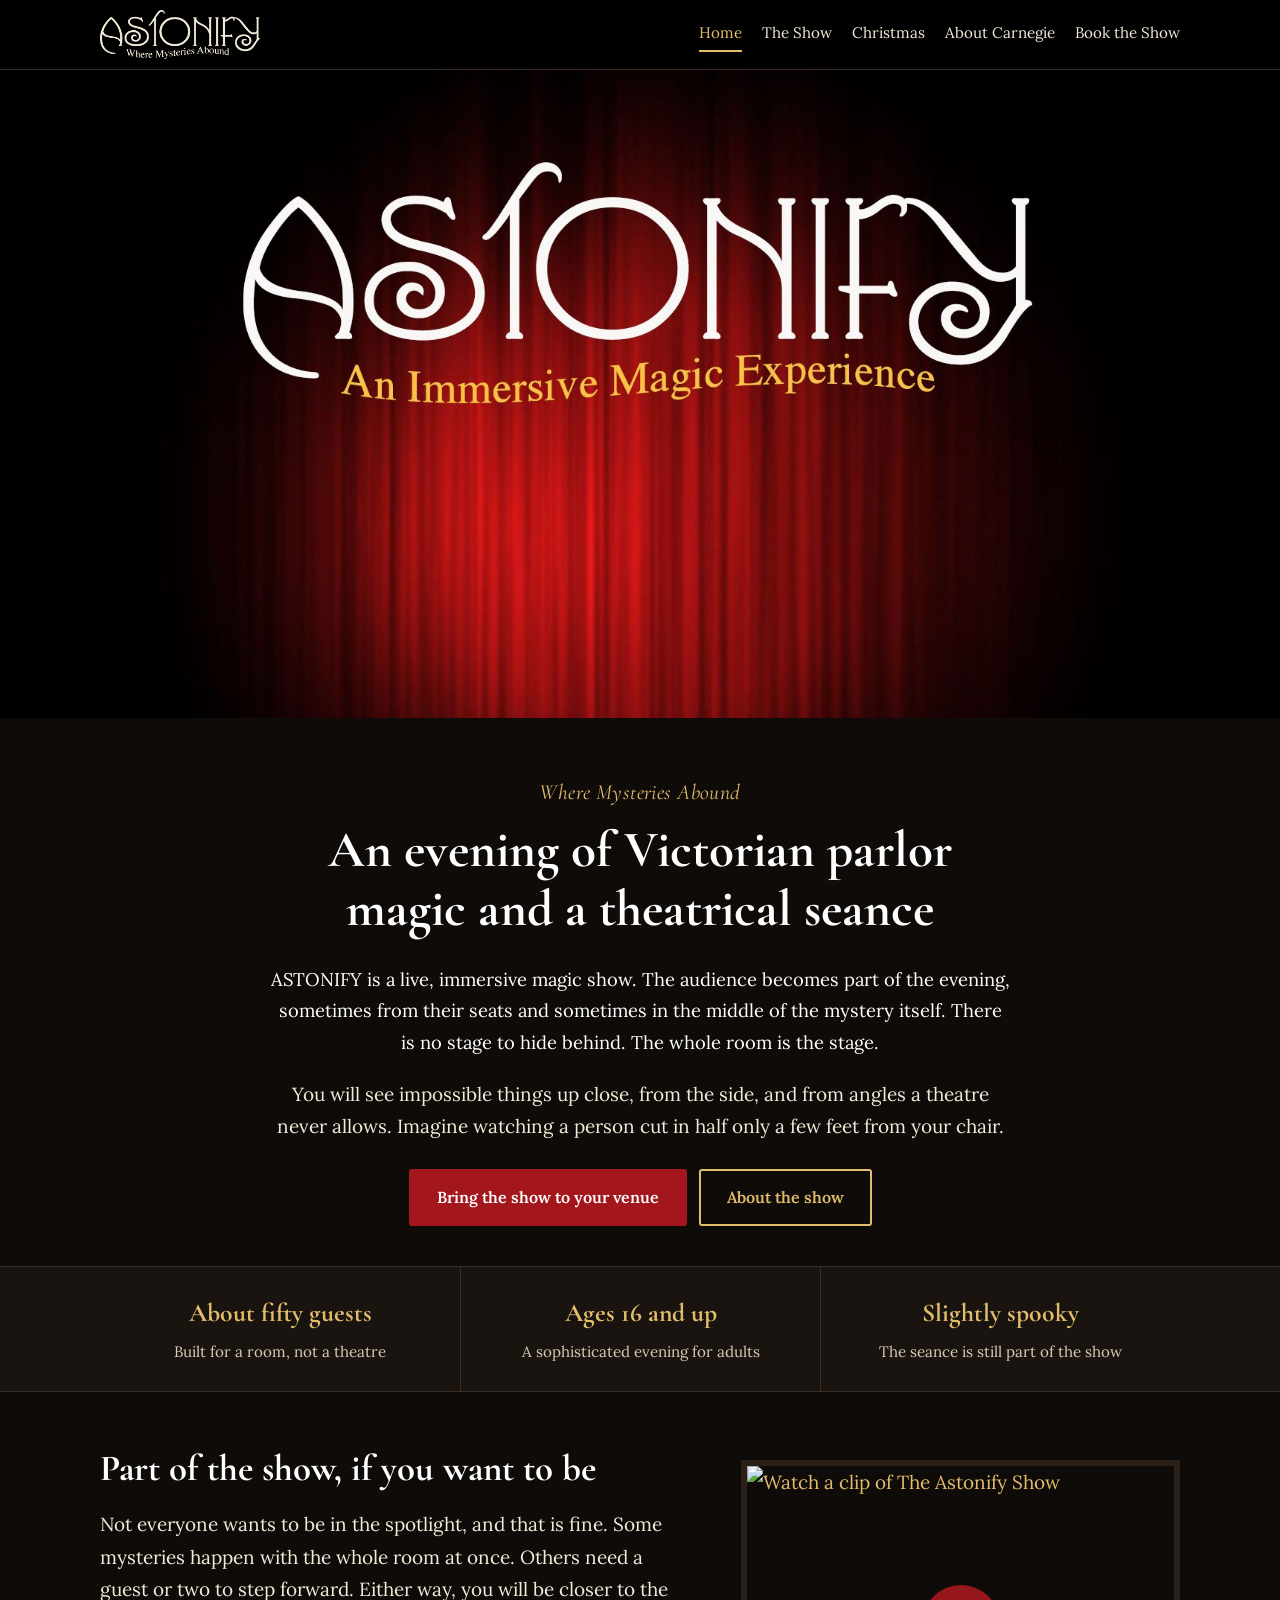
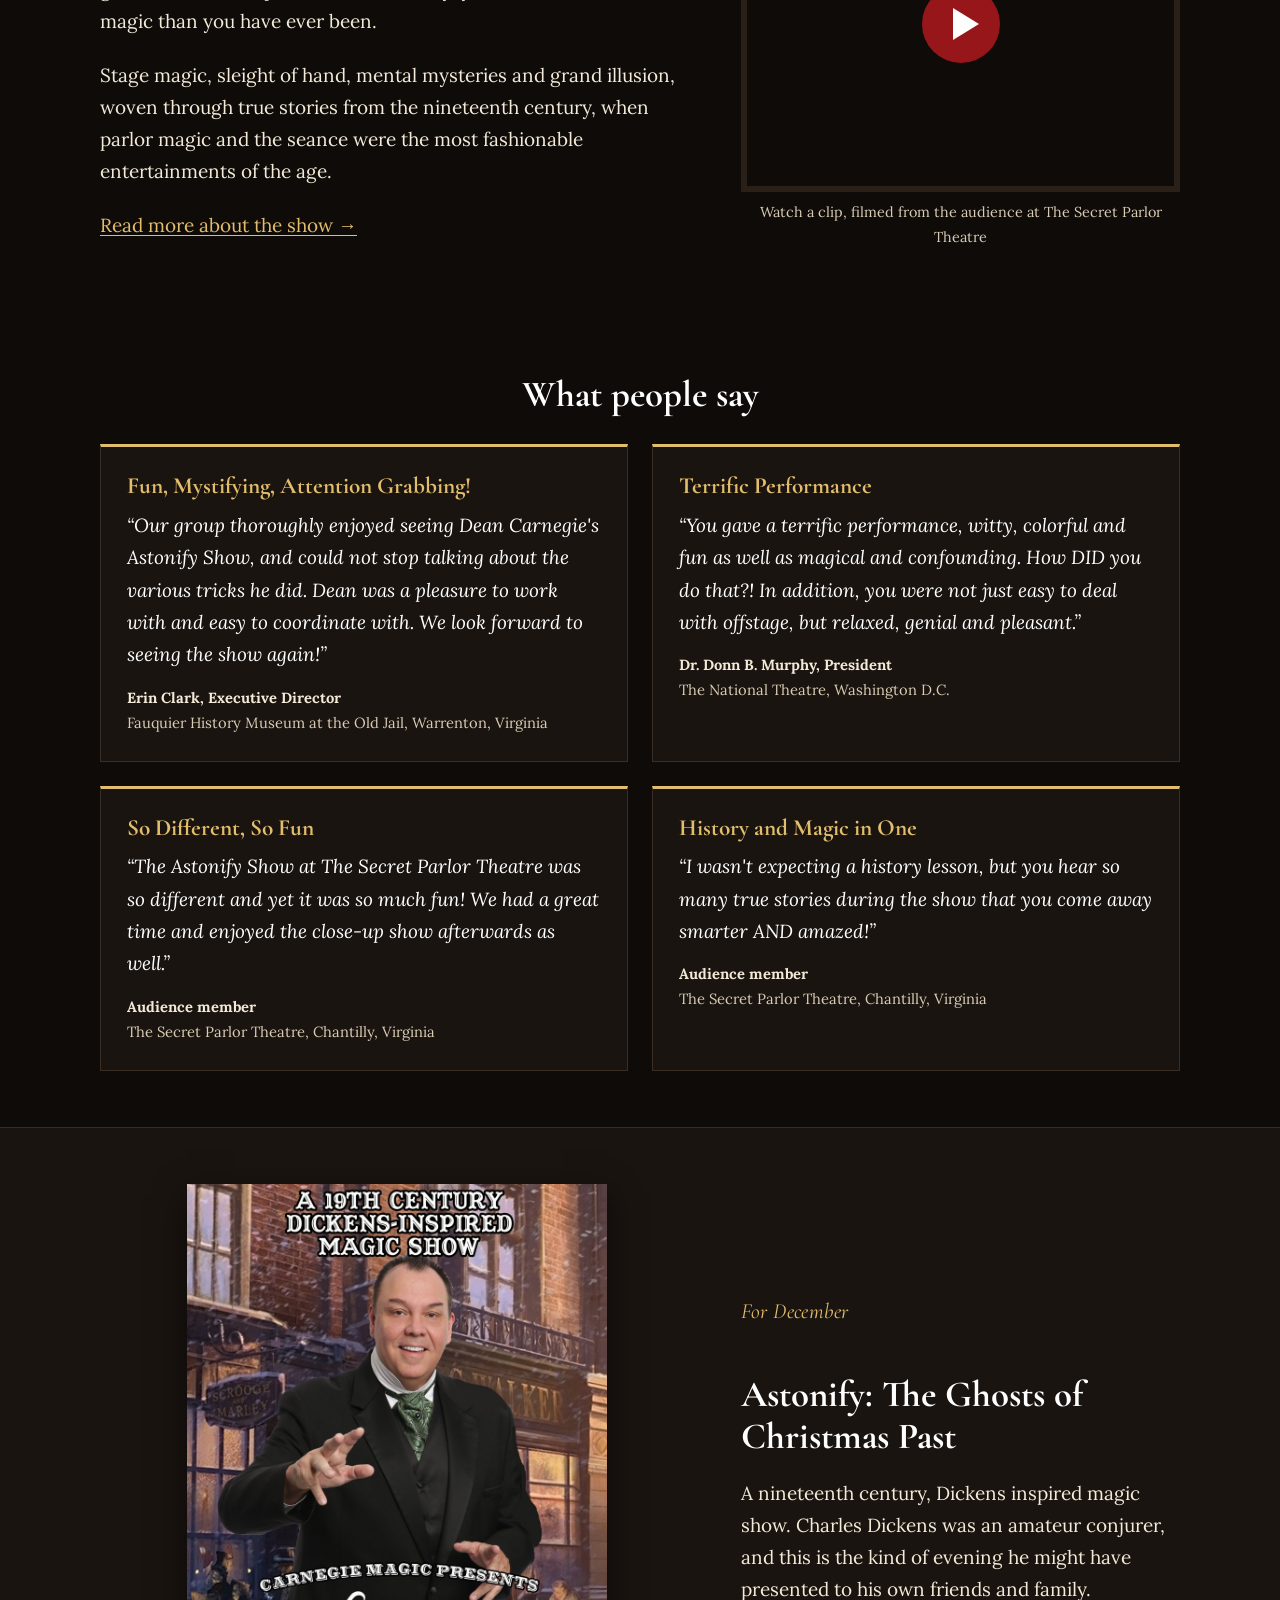
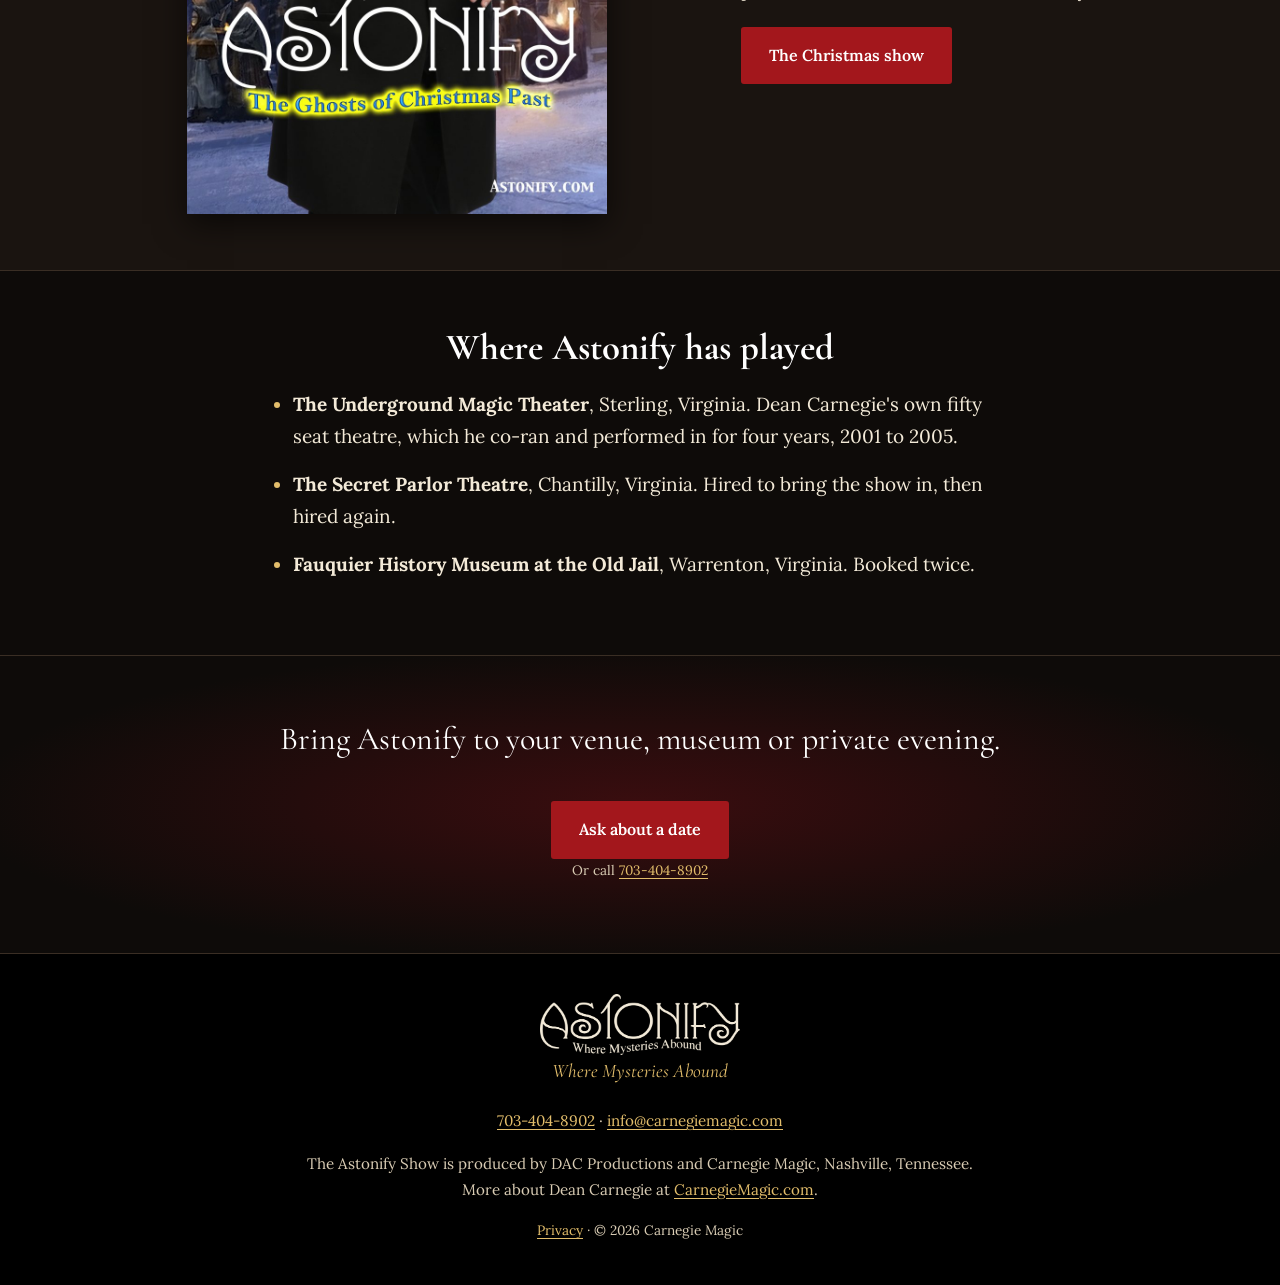
==== index.html @ 1501e684 "Rebuild astonify.com as a static site Co-Authored-By: Claude Opus 5.5 <noreply@anthropic.com>" ====
<!doctype html>
<html lang="en">
<head>
<meta charset="utf-8">
<meta name="viewport" content="width=device-width, initial-scale=1">
<title>The Astonify Show | Victorian Parlor Magic and a Seance with Dean Carnegie</title>
<meta name="description" content="Astonify is an immersive evening of Victorian parlor magic and a theatrical seance with Dean Carnegie, for an intimate room of about fifty adults. Book it for your venue or private event.">
<link rel="canonical" href="https://astonify.com/">
<link rel="icon" href="img/icon.jpg">
<meta property="og:title" content="The Astonify Show | Victorian Parlor Magic and a Seance with Dean Carnegie">
<meta property="og:description" content="Astonify is an immersive evening of Victorian parlor magic and a theatrical seance with Dean Carnegie, for an intimate room of about fifty adults. Book it for your venue or private event.">
<meta property="og:image" content="https://astonify.com/img/og.jpg">
<meta property="og:url" content="https://astonify.com/">
<meta property="og:type" content="website">
<meta name="twitter:card" content="summary_large_image">
<script type="application/ld+json">
{
 "@context": "https://schema.org",
 "@type": "TheaterEvent",
 "name": "The Astonify Show",
 "description": "An immersive evening of Victorian parlor magic and a theatrical seance, performed by Dean Carnegie for an intimate room of about fifty guests.",
 "url": "https://astonify.com/",
 "image": "https://astonify.com/img/og.jpg",
 "eventAttendanceMode": "https://schema.org/OfflineEventAttendanceMode",
 "eventStatus": "https://schema.org/EventScheduled",
 "typicalAgeRange": "16-",
 "performer": {"@type": "Person", "name": "Dean Carnegie", "url": "https://carnegiemagic.com/"},
 "organizer": {"@type": "Organization", "name": "Carnegie Magic", "url": "https://carnegiemagic.com/", "telephone": "+1-703-404-8902", "email": "info@carnegiemagic.com"}
}
</script>
<link rel="preconnect" href="https://fonts.googleapis.com">
<link rel="preconnect" href="https://fonts.gstatic.com" crossorigin>
<link href="https://fonts.googleapis.com/css2?family=Cormorant+Garamond:ital,wght@0,600;0,700;1,600&family=Lora:ital,wght@0,400;0,600;1,400&display=swap" rel="stylesheet">
<link rel="stylesheet" href="style.css">
</head>
<body>
<a class="skip" href="#main">Skip to content</a>
<header class="top">
  <div class="wrap top-in">
    <a class="brand" href="./"><img src="img/logo.png" alt="Astonify" width="180" height="55"></a>
    <nav aria-label="Main"><a href="./" aria-current="page">Home</a><a href="the-show/">The Show</a><a href="christmas/">Christmas</a><a href="about/">About Carnegie</a><a href="book/">Book the Show</a></nav>
  </div>
</header>
<main id="main">

<section class="hero">
  <img src="img/curtain.jpg" alt="Astonify: an immersive magic experience" width="1720" height="880">
</section>
<section class="intro"><div class="wrap narrow center">
  <p class="kicker">Where Mysteries Abound</p>
  <h1>An evening of Victorian parlor magic and a theatrical seance</h1>
  <p class="lead">ASTONIFY is a live, immersive magic show. The audience becomes part of the evening, sometimes from
  their seats and sometimes in the middle of the mystery itself. There is no stage to hide behind. The whole room is the stage.</p>
  <p>You will see impossible things up close, from the side, and from angles a theatre never allows.
  Imagine watching a person cut in half only a few feet from your chair.</p>
  <div class="btns"><a class="btn" href="book/">Bring the show to your venue</a>
  <a class="btn ghost" href="the-show/">About the show</a></div>
</div></section>

<section class="facts"><div class="wrap facts-in">
  <div><strong>About fifty guests</strong><span>Built for a room, not a theatre</span></div>
  <div><strong>Ages 16 and up</strong><span>A sophisticated evening for adults</span></div>
  <div><strong>Slightly spooky</strong><span>The seance is still part of the show</span></div>
</div></section>

<section class="band"><div class="wrap split">
  <div>
    <h2>Part of the show, if you want to be</h2>
    <p>Not everyone wants to be in the spotlight, and that is fine. Some mysteries happen with the whole room at once.
    Others need a guest or two to step forward. Either way, you will be closer to the magic than you have ever been.</p>
    <p>Stage magic, sleight of hand, mental mysteries and grand illusion, woven through true stories from the
    nineteenth century, when parlor magic and the seance were the most fashionable entertainments of the age.</p>
    <p><a href="the-show/">Read more about the show &rarr;</a></p>
  </div>
  <div><a class="video" href="https://www.youtube.com/watch?v=iogvFyMVQO0" target="_blank" rel="noopener">
      <img src="https://i.ytimg.com/vi/iogvFyMVQO0/hqdefault.jpg" alt="Watch a clip of The Astonify Show" loading="lazy" width="480" height="360">
      <span class="play" aria-hidden="true"></span>
      <span class="video-cap">Watch a clip, filmed from the audience at The Secret Parlor Theatre</span>
    </a></div>
</div></section>

<section class="band"><div class="wrap"><h2 class="center">What people say</h2><div class="reviews">
    <figure class="review">
      <h3>Fun, Mystifying, Attention Grabbing!</h3>
      <blockquote>&ldquo;Our group thoroughly enjoyed seeing Dean Carnegie&#x27;s Astonify Show, and could not stop talking about the various tricks he did. Dean was a pleasure to work with and easy to coordinate with. We look forward to seeing the show again!&rdquo;</blockquote>
      <figcaption><strong>Erin Clark, Executive Director</strong><br>Fauquier History Museum at the Old Jail, Warrenton, Virginia</figcaption>
    </figure>
    <figure class="review">
      <h3>Terrific Performance</h3>
      <blockquote>&ldquo;You gave a terrific performance, witty, colorful and fun as well as magical and confounding. How DID you do that?! In addition, you were not just easy to deal with offstage, but relaxed, genial and pleasant.&rdquo;</blockquote>
      <figcaption><strong>Dr. Donn B. Murphy, President</strong><br>The National Theatre, Washington D.C.</figcaption>
    </figure>
    <figure class="review">
      <h3>So Different, So Fun</h3>
      <blockquote>&ldquo;The Astonify Show at The Secret Parlor Theatre was so different and yet it was so much fun! We had a great time and enjoyed the close-up show afterwards as well.&rdquo;</blockquote>
      <figcaption><strong>Audience member</strong><br>The Secret Parlor Theatre, Chantilly, Virginia</figcaption>
    </figure>
    <figure class="review">
      <h3>History and Magic in One</h3>
      <blockquote>&ldquo;I wasn&#x27;t expecting a history lesson, but you hear so many true stories during the show that you come away smarter AND amazed!&rdquo;</blockquote>
      <figcaption><strong>Audience member</strong><br>The Secret Parlor Theatre, Chantilly, Virginia</figcaption>
    </figure></div></div></section>

<section class="band dark"><div class="wrap split">
  <div><img class="poster" src="img/ghosts-poster.jpg" alt="Poster: Astonify, The Ghosts of Christmas Past" width="900" height="1350" loading="lazy"></div>
  <div>
    <p class="kicker">For December</p>
    <h2>Astonify: The Ghosts of Christmas Past</h2>
    <p>A nineteenth century, Dickens inspired magic show. Charles Dickens was an amateur conjurer, and this is the
    kind of evening he might have presented to his own friends and family.</p>
    <p><a class="btn" href="christmas/">The Christmas show</a></p>
  </div>
</div></section>

<section class="band"><div class="wrap narrow">
  <h2 class="center">Where Astonify has played</h2>
  <ul class="venues">
    <li><strong>The Underground Magic Theater</strong>, Sterling, Virginia. Dean Carnegie's own fifty seat theatre,
    which he co-ran and performed in for four years, 2001 to 2005.</li>
    <li><strong>The Secret Parlor Theatre</strong>, Chantilly, Virginia. Hired to bring the show in, then hired again.</li>
    <li><strong>Fauquier History Museum at the Old Jail</strong>, Warrenton, Virginia. Booked twice.</li>
  </ul>
</div></section>
<section class="cta"><div class="wrap center">
  <p class="cta-line">Bring Astonify to your venue, museum or private evening.</p>
  <a class="btn" href="book/">Ask about a date</a>
  <p class="small">Or call <a href="tel:+17034048902">703-404-8902</a></p>
</div></section>

</main>
<footer class="foot">
  <div class="wrap">
    <img src="img/logo.png" alt="" width="200" height="61" class="foot-logo">
    <p class="foot-tag">Where Mysteries Abound</p>
    <p><a href="tel:+17034048902">703-404-8902</a> &middot; <a href="mailto:info@carnegiemagic.com">info@carnegiemagic.com</a></p>
    <p>The Astonify Show is produced by DAC Productions and Carnegie Magic, Nashville, Tennessee.<br>
    More about Dean Carnegie at <a href="https://carnegiemagic.com/">CarnegieMagic.com</a>.</p>
    <p class="small"><a href="privacy/">Privacy</a> &middot; &copy; 2026 Carnegie Magic</p>
  </div>
</footer>
<script>
// old WordPress links like astonify.com/?page_id=496 land here; send them to the matching new page
(function(){var p=new URLSearchParams(location.search).get('page_id');
var m={'496':'christmas/','571':'privacy/'};if(p&&m[p])location.replace(m[p]);})();
</script>
</body>
</html>
---- style.css ----
/* astonify.com: dark Victorian parlor, high contrast (cream on near-black) */
:root {
  --bg: #0e0b09;
  --bg2: #1a1410;
  --ink: #f3ead8;
  --muted: #d9ccb4;
  --gold: #e2bd6b;
  --red: #a3171c;
  --line: #3a2e24;
}
* { box-sizing: border-box; }
html { -webkit-text-size-adjust: 100%; }
body {
  margin: 0; background: var(--bg); color: var(--ink);
  font: 19px/1.7 "Lora", Georgia, serif;
}
img { max-width: 100%; height: auto; display: block; }
a { color: var(--gold); text-underline-offset: 3px; }
a:hover { color: #fff; }
h1, h2, h3 { font-family: "Cormorant Garamond", Georgia, serif; font-weight: 700; line-height: 1.15; color: #fff; }
h1 { font-size: clamp(2.1rem, 5vw, 3.2rem); margin: .2em 0 .5em; }
h2 { font-size: clamp(1.7rem, 3.6vw, 2.3rem); margin: 1.2em 0 .5em; }
h2:first-child { margin-top: 0; }
h3 { font-size: 1.45rem; margin: 0 0 .4em; color: var(--gold); }
p { margin: 0 0 1.1em; }
.wrap { max-width: 1120px; margin: 0 auto; padding: 0 20px; }
.narrow { max-width: 780px; }
.center { text-align: center; }
.small { font-size: .85rem; color: var(--muted); }
.skip { position: absolute; left: -999px; }
.skip:focus { left: 10px; top: 10px; background: #fff; color: #000; padding: 8px; z-index: 9; }

/* header */
.top { background: #000; border-bottom: 1px solid var(--line); position: sticky; top: 0; z-index: 5; }
.top-in { display: flex; align-items: center; justify-content: space-between; gap: 16px; padding-top: 10px; padding-bottom: 10px; flex-wrap: wrap; }
.brand img { width: 160px; }
.top nav { display: flex; flex-wrap: wrap; gap: 4px 20px; }
.top nav a { color: var(--ink); text-decoration: none; font-size: .95rem; padding: 4px 0; border-bottom: 2px solid transparent; }
.top nav a:hover, .top nav a[aria-current] { color: var(--gold); border-bottom-color: var(--gold); }

/* sections */
.hero { background: #000; }
.hero img { width: 100%; max-height: 72vh; object-fit: cover; }
.intro { padding: 56px 0 40px; }
.pagehead { padding: 64px 0 24px; background: radial-gradient(ellipse at top, #3a0d0f 0%, var(--bg) 70%); }
.kicker { font-family: "Cormorant Garamond", Georgia, serif; font-style: italic; font-size: 1.35rem; color: var(--gold); margin: 0; letter-spacing: .02em; }
.lead { font-size: 1.15rem; color: #fff; }
.band { padding: 56px 0; }
.band.dark { background: var(--bg2); border-top: 1px solid var(--line); border-bottom: 1px solid var(--line); }
.split { display: grid; grid-template-columns: 1.15fr .85fr; gap: 48px; align-items: center; }
.split > div:first-child:has(> img) { order: 0; }
@media (max-width: 820px) { .split { grid-template-columns: 1fr; gap: 28px; } }

/* buttons */
.btns { display: flex; flex-wrap: wrap; gap: 12px; justify-content: center; margin-top: 26px; }
.btn { display: inline-block; background: var(--red); color: #fff; text-decoration: none; font-weight: 600;
  padding: 13px 26px; border-radius: 3px; border: 2px solid var(--red); font-size: 1rem; }
.btn:hover { background: #c41e24; border-color: #c41e24; color: #fff; }
.btn.ghost { background: transparent; border-color: var(--gold); color: var(--gold); }
.btn.ghost:hover { background: var(--gold); color: #000; }

/* facts strip */
.facts { border-top: 1px solid var(--line); border-bottom: 1px solid var(--line); background: var(--bg2); }
.facts-in { display: grid; grid-template-columns: repeat(3, 1fr); text-align: center; }
.facts-in div { padding: 24px 12px; }
.facts-in div + div { border-left: 1px solid var(--line); }
.facts strong { display: block; font-family: "Cormorant Garamond", Georgia, serif; font-size: 1.6rem; color: var(--gold); }
.facts span { color: var(--muted); font-size: .95rem; }
@media (max-width: 640px) { .facts-in { grid-template-columns: 1fr; } .facts-in div + div { border-left: 0; border-top: 1px solid var(--line); } }

/* photos */
.photo { border: 6px solid #2a2018; box-shadow: 0 10px 30px rgba(0,0,0,.6); margin: 0 auto; }
.poster { max-width: 420px; width: 100%; margin: 0 auto; box-shadow: 0 10px 30px rgba(0,0,0,.6); }

/* video */
.video { position: relative; display: block; max-width: 560px; margin: 0 auto; text-decoration: none; }
.video img { width: 100%; border: 6px solid #2a2018; }
.play { position: absolute; left: 50%; top: 42%; width: 78px; height: 78px; margin: -39px 0 0 -39px; border-radius: 50%;
  background: rgba(163,23,28,.92); }
.play::after { content: ""; position: absolute; left: 31px; top: 23px; border-style: solid; border-width: 16px 0 16px 26px; border-color: transparent transparent transparent #fff; }
.video:hover .play { background: #c41e24; }
.video-cap { display: block; color: var(--muted); font-size: .9rem; margin-top: 8px; text-align: center; }

/* reviews */
.reviews { display: grid; grid-template-columns: repeat(2, 1fr); gap: 24px; margin-top: 28px; }
@media (max-width: 760px) { .reviews { grid-template-columns: 1fr; } }
.review { margin: 0; background: var(--bg2); border: 1px solid var(--line); border-top: 3px solid var(--gold); padding: 26px; }
.review blockquote { margin: 0 0 14px; font-style: italic; color: #fff; }
.review figcaption { font-size: .92rem; color: var(--muted); }
.review figcaption strong { color: var(--ink); }

/* lists */
.venues, .creds { padding-left: 1.2em; }
.venues li, .creds li { margin-bottom: .8em; }
.venues li::marker, .creds li::marker { color: var(--gold); }

/* booking */
.contact-row { display: grid; grid-template-columns: 1fr 1fr; gap: 16px; margin-bottom: 18px; }
.contact-row div { background: var(--bg2); border: 1px solid var(--line); padding: 18px; text-align: center; }
.contact-row strong { display: block; color: var(--gold); font-family: "Cormorant Garamond", Georgia, serif; font-size: 1.4rem; }
.contact-row a { font-size: 1.05rem; word-break: break-word; }
@media (max-width: 560px) { .contact-row { grid-template-columns: 1fr; } }
.form-box { background: #fff; color: #111; padding: 18px; border-radius: 4px; margin-top: 24px; min-height: 200px; }

/* call to action + footer */
.cta { padding: 56px 0; background: radial-gradient(ellipse at center, #3a0d0f 0%, var(--bg) 75%); border-top: 1px solid var(--line); }
.cta-line { font-family: "Cormorant Garamond", Georgia, serif; font-size: clamp(1.5rem, 3.4vw, 2rem); color: #fff; }
.foot { background: #000; padding: 40px 0 28px; text-align: center; color: var(--muted); font-size: .95rem; border-top: 1px solid var(--line); }
.foot-logo { width: 200px; margin: 0 auto; }
.foot-tag { font-family: "Cormorant Garamond", Georgia, serif; font-style: italic; color: var(--gold); font-size: 1.2rem; }
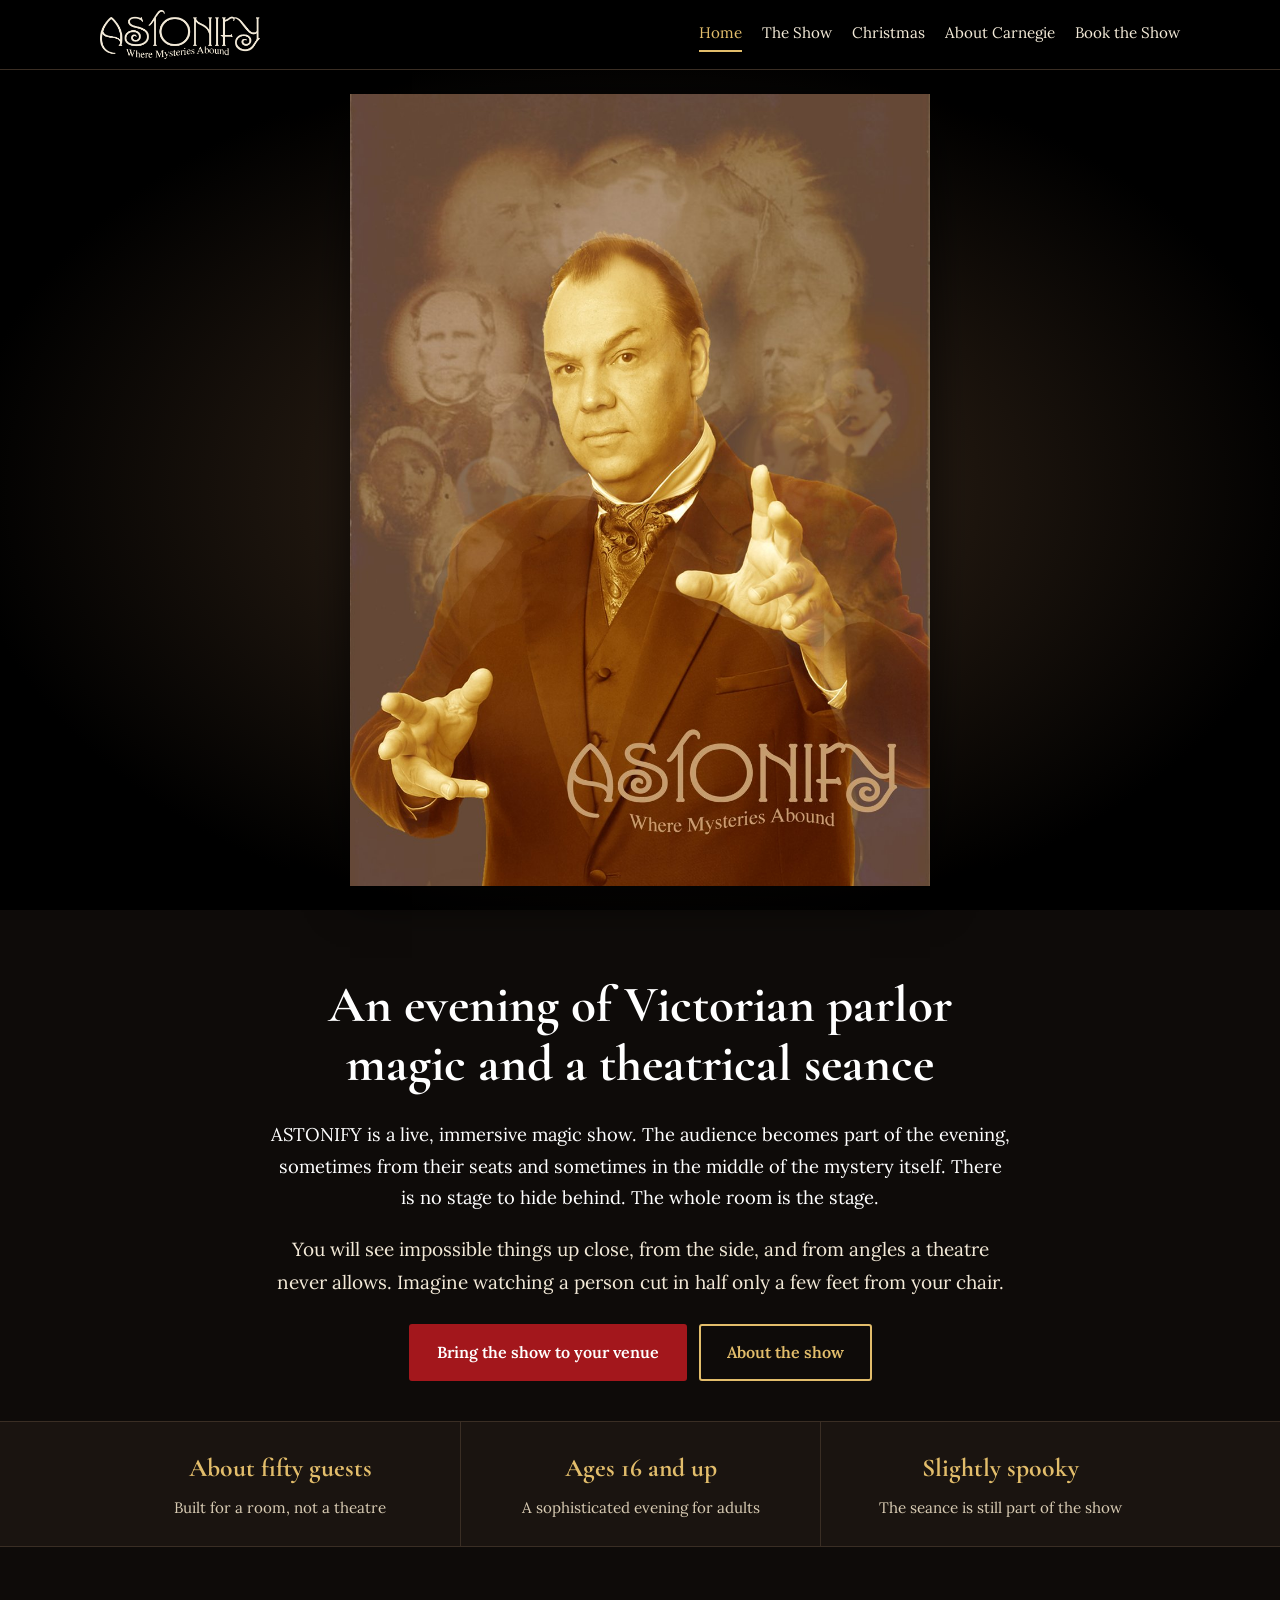
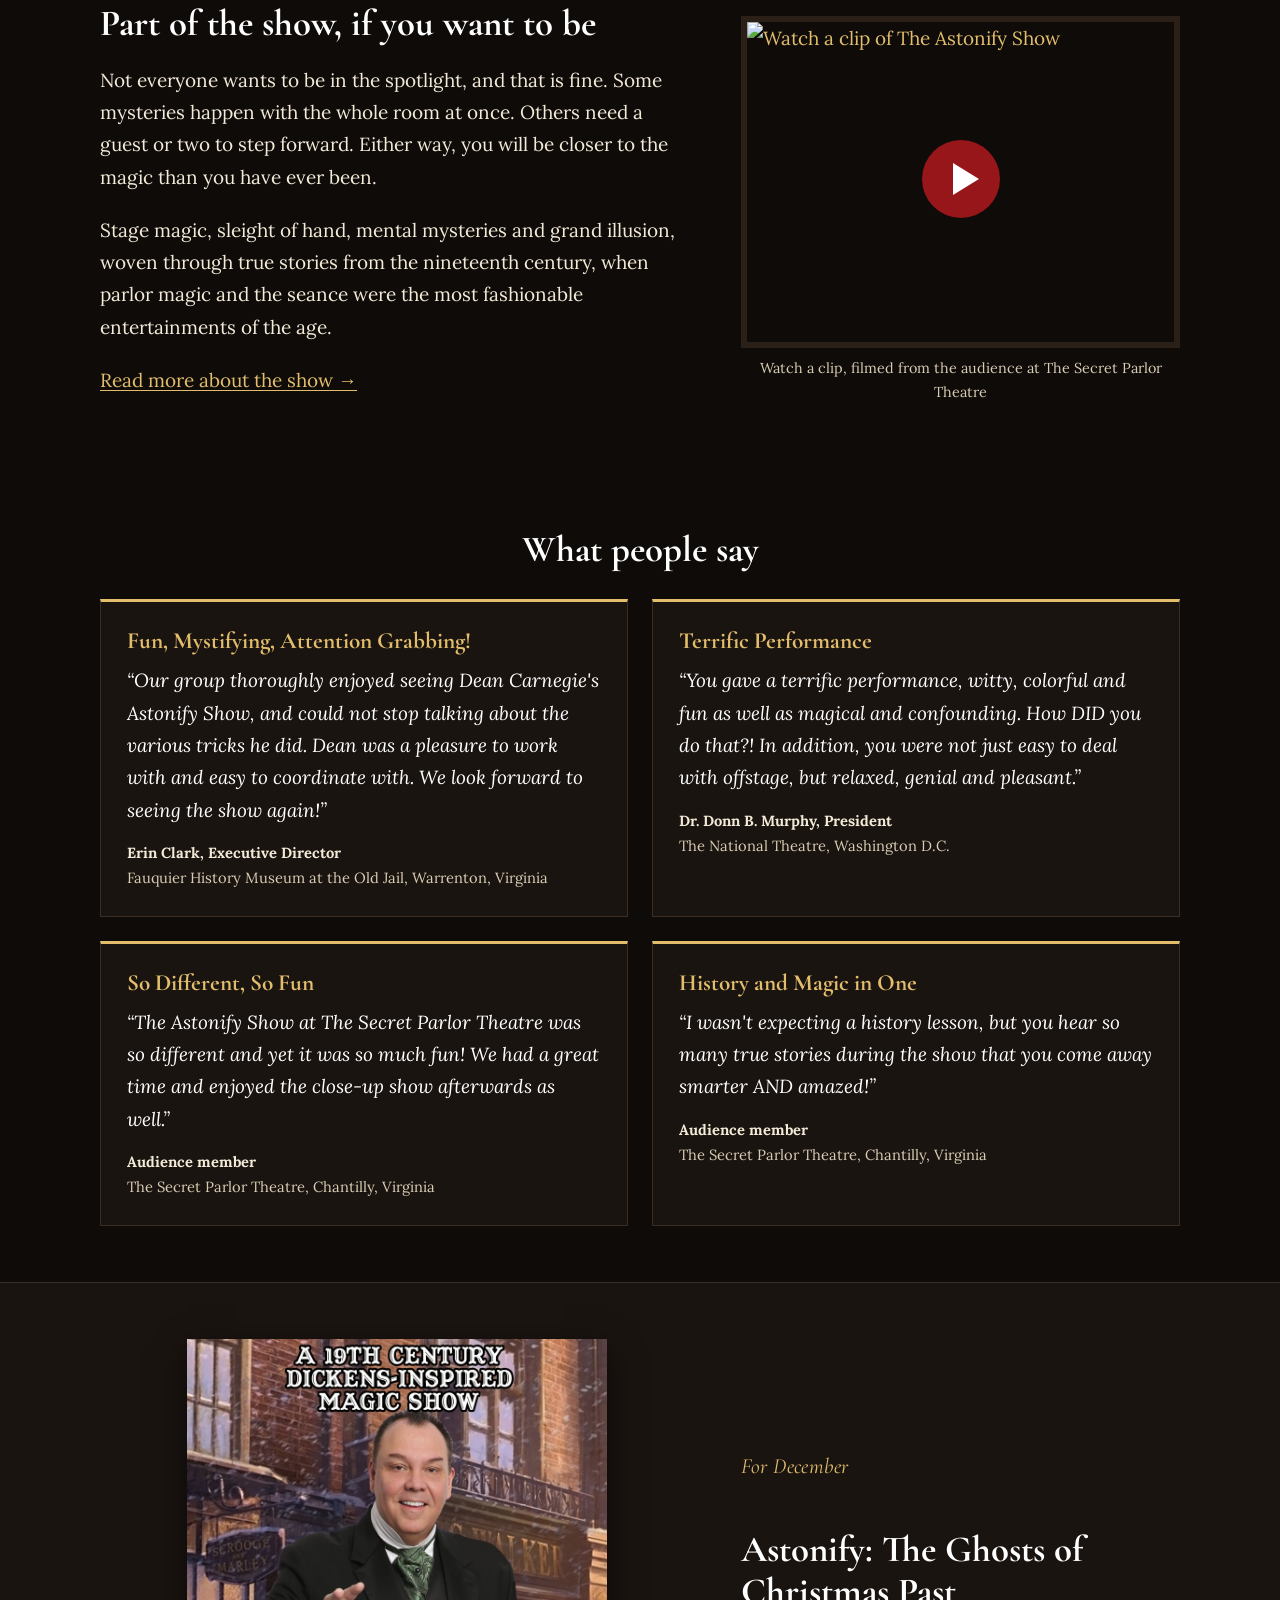
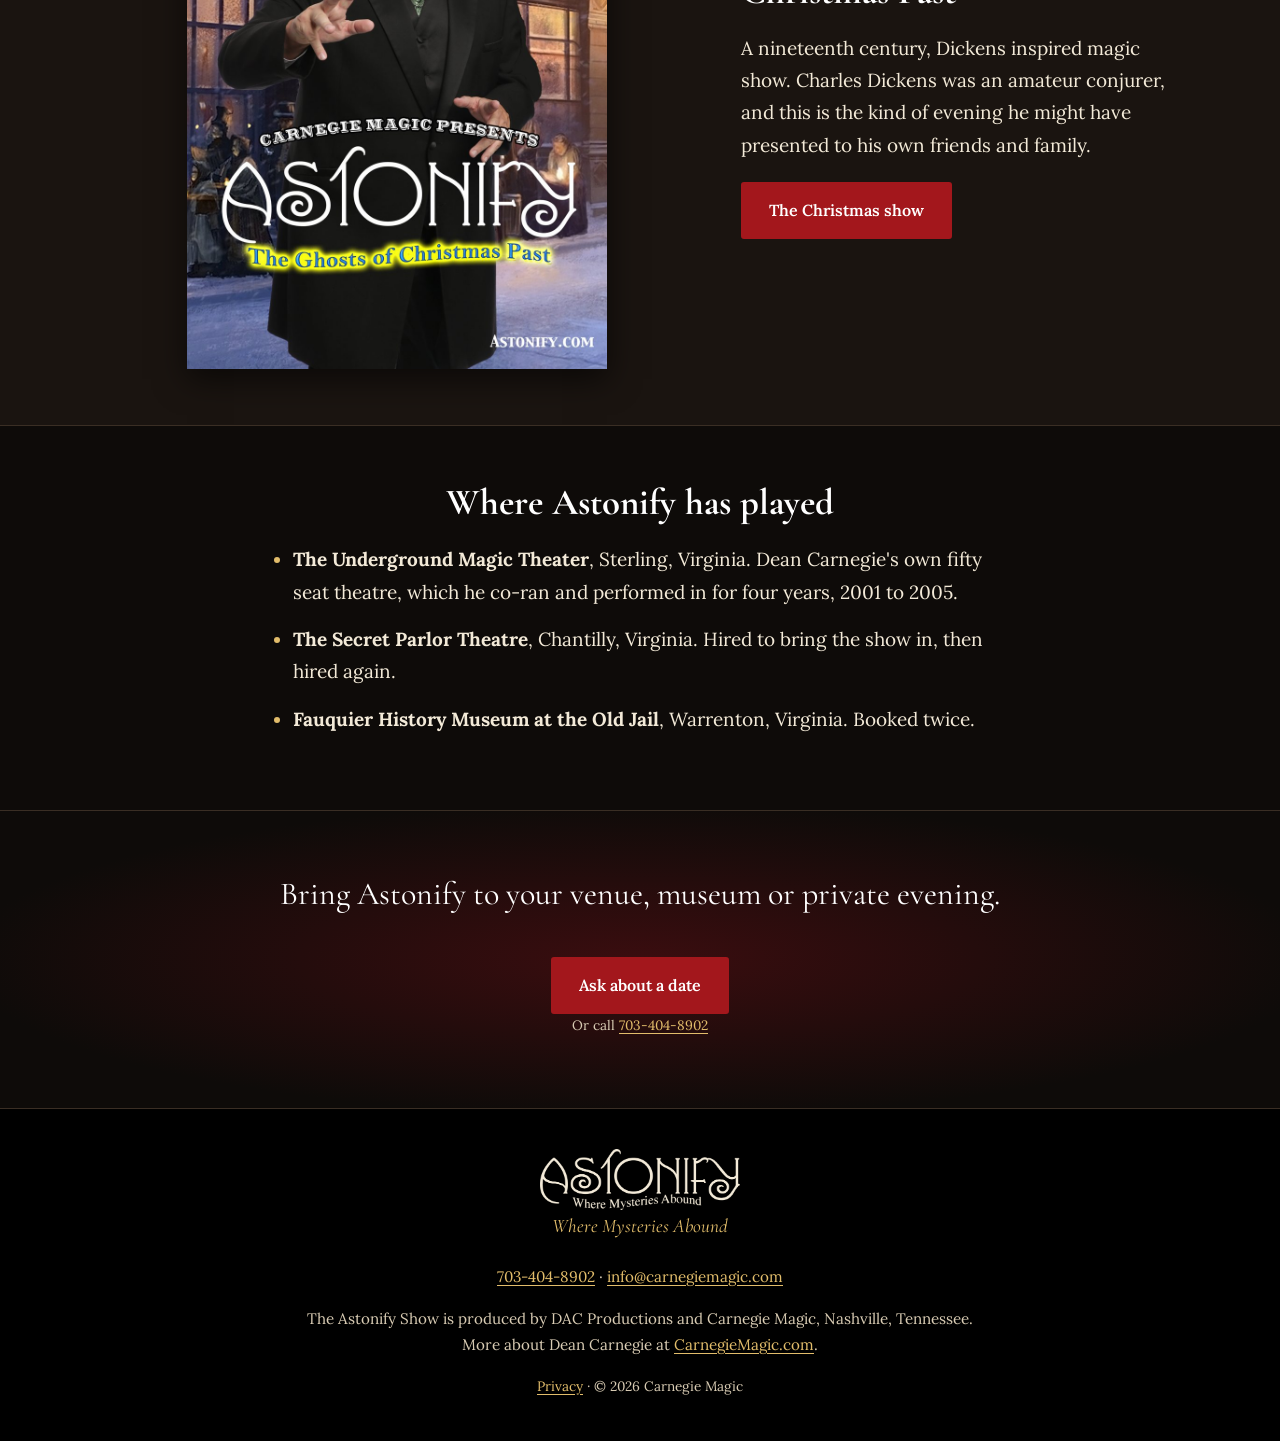
==== commit dda0b788: "Spirits portrait replaces the red curtain at the top Co-Authored-By: Claude Opus 5.5 <noreply@anthro" ====
--- a/index.html
+++ b/index.html
@@ -44,10 +44,9 @@
 <main id="main">
 
 <section class="hero">
-  <img src="img/curtain.jpg" alt="Astonify: an immersive magic experience" width="1720" height="880">
+  <img src="img/spirits-hero.jpg" alt="Dean Carnegie surrounded by the spirits of the past. Astonify, Where Mysteries Abound" width="1025" height="1400">
 </section>
 <section class="intro"><div class="wrap narrow center">
-  <p class="kicker">Where Mysteries Abound</p>
   <h1>An evening of Victorian parlor magic and a theatrical seance</h1>
   <p class="lead">ASTONIFY is a live, immersive magic show. The audience becomes part of the evening, sometimes from
   their seats and sometimes in the middle of the mystery itself. There is no stage to hide behind. The whole room is the stage.</p>
--- a/style.css
+++ b/style.css
@@ -39,8 +39,8 @@
 .top nav a:hover, .top nav a[aria-current] { color: var(--gold); border-bottom-color: var(--gold); }
 
 /* sections */
-.hero { background: #000; }
-.hero img { width: 100%; max-height: 72vh; object-fit: cover; }
+.hero { background: radial-gradient(ellipse at center, #3a2a1c 0%, #000 75%); padding: 24px 16px; }
+.hero img { width: auto; max-width: 100%; max-height: 88vh; margin: 0 auto; box-shadow: 0 12px 40px rgba(0,0,0,.7); }
 .intro { padding: 56px 0 40px; }
 .pagehead { padding: 64px 0 24px; background: radial-gradient(ellipse at top, #3a0d0f 0%, var(--bg) 70%); }
 .kicker { font-family: "Cormorant Garamond", Georgia, serif; font-style: italic; font-size: 1.35rem; color: var(--gold); margin: 0; letter-spacing: .02em; }
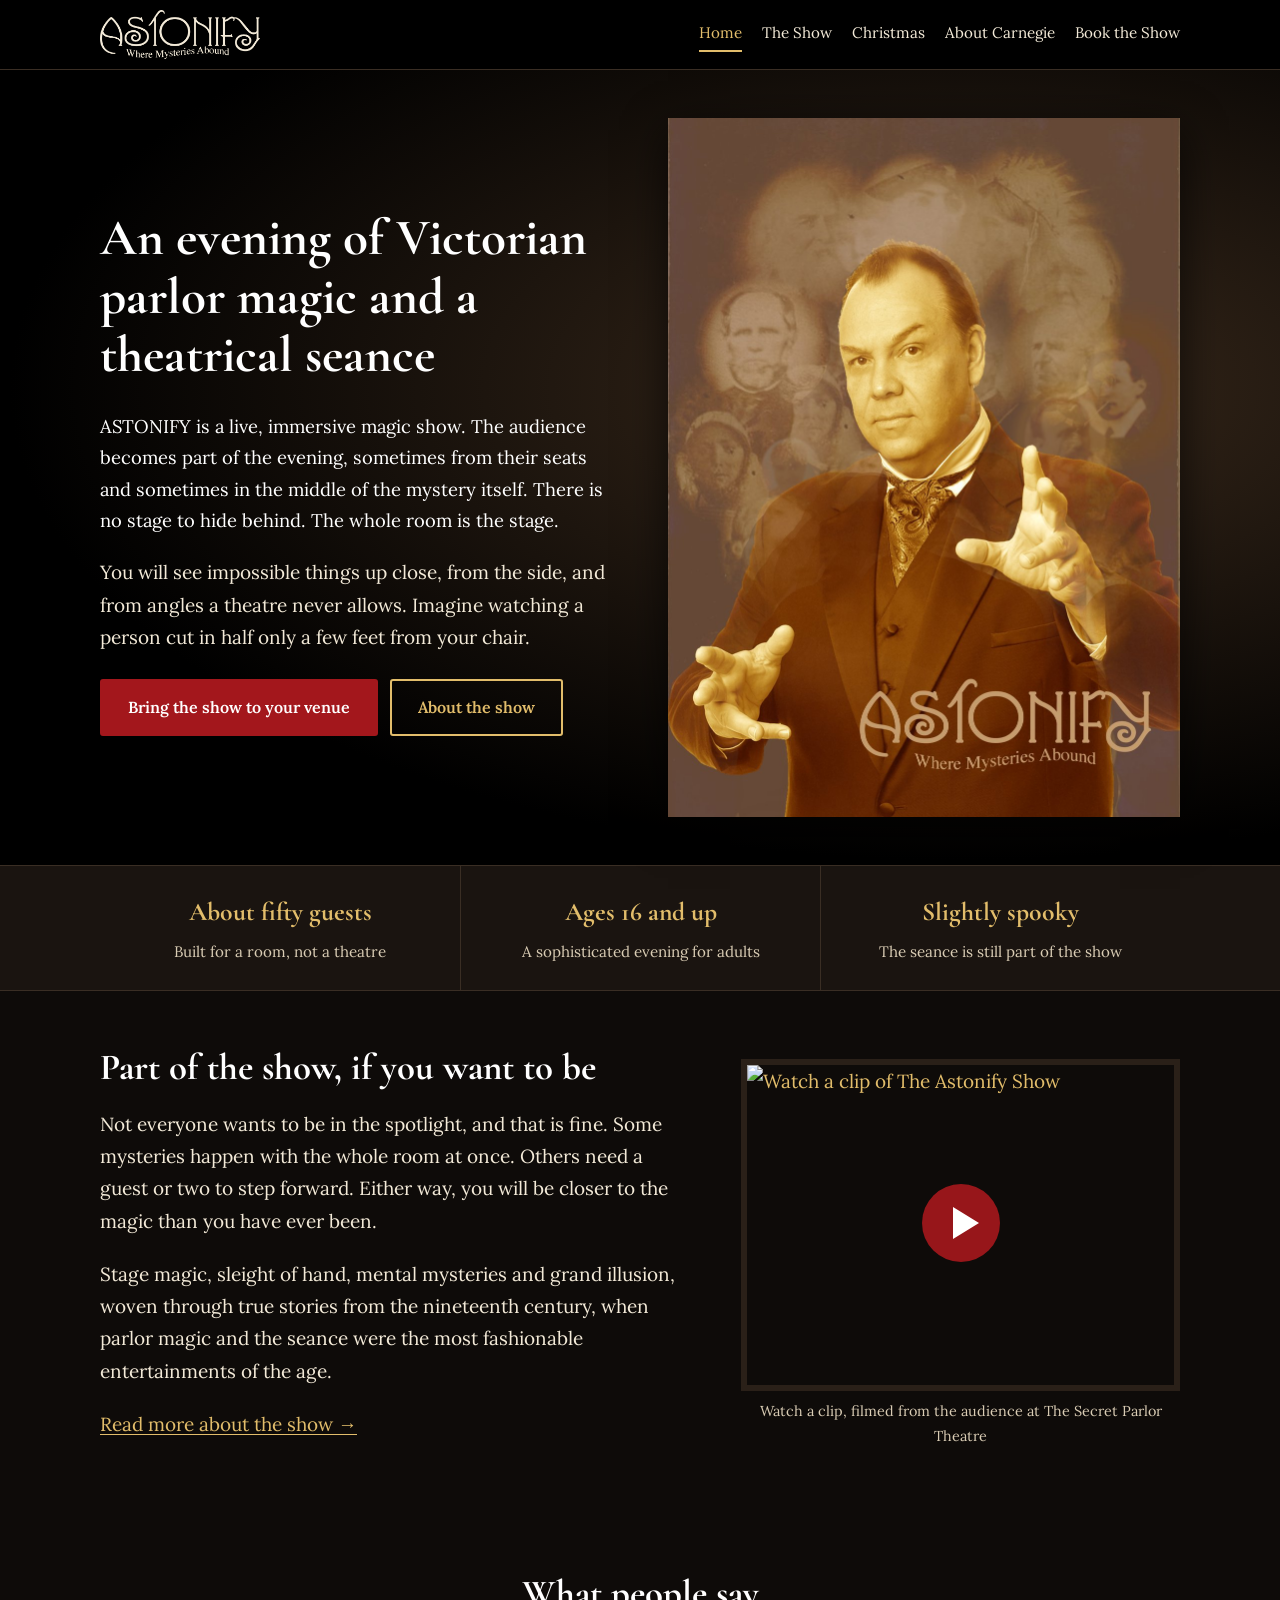
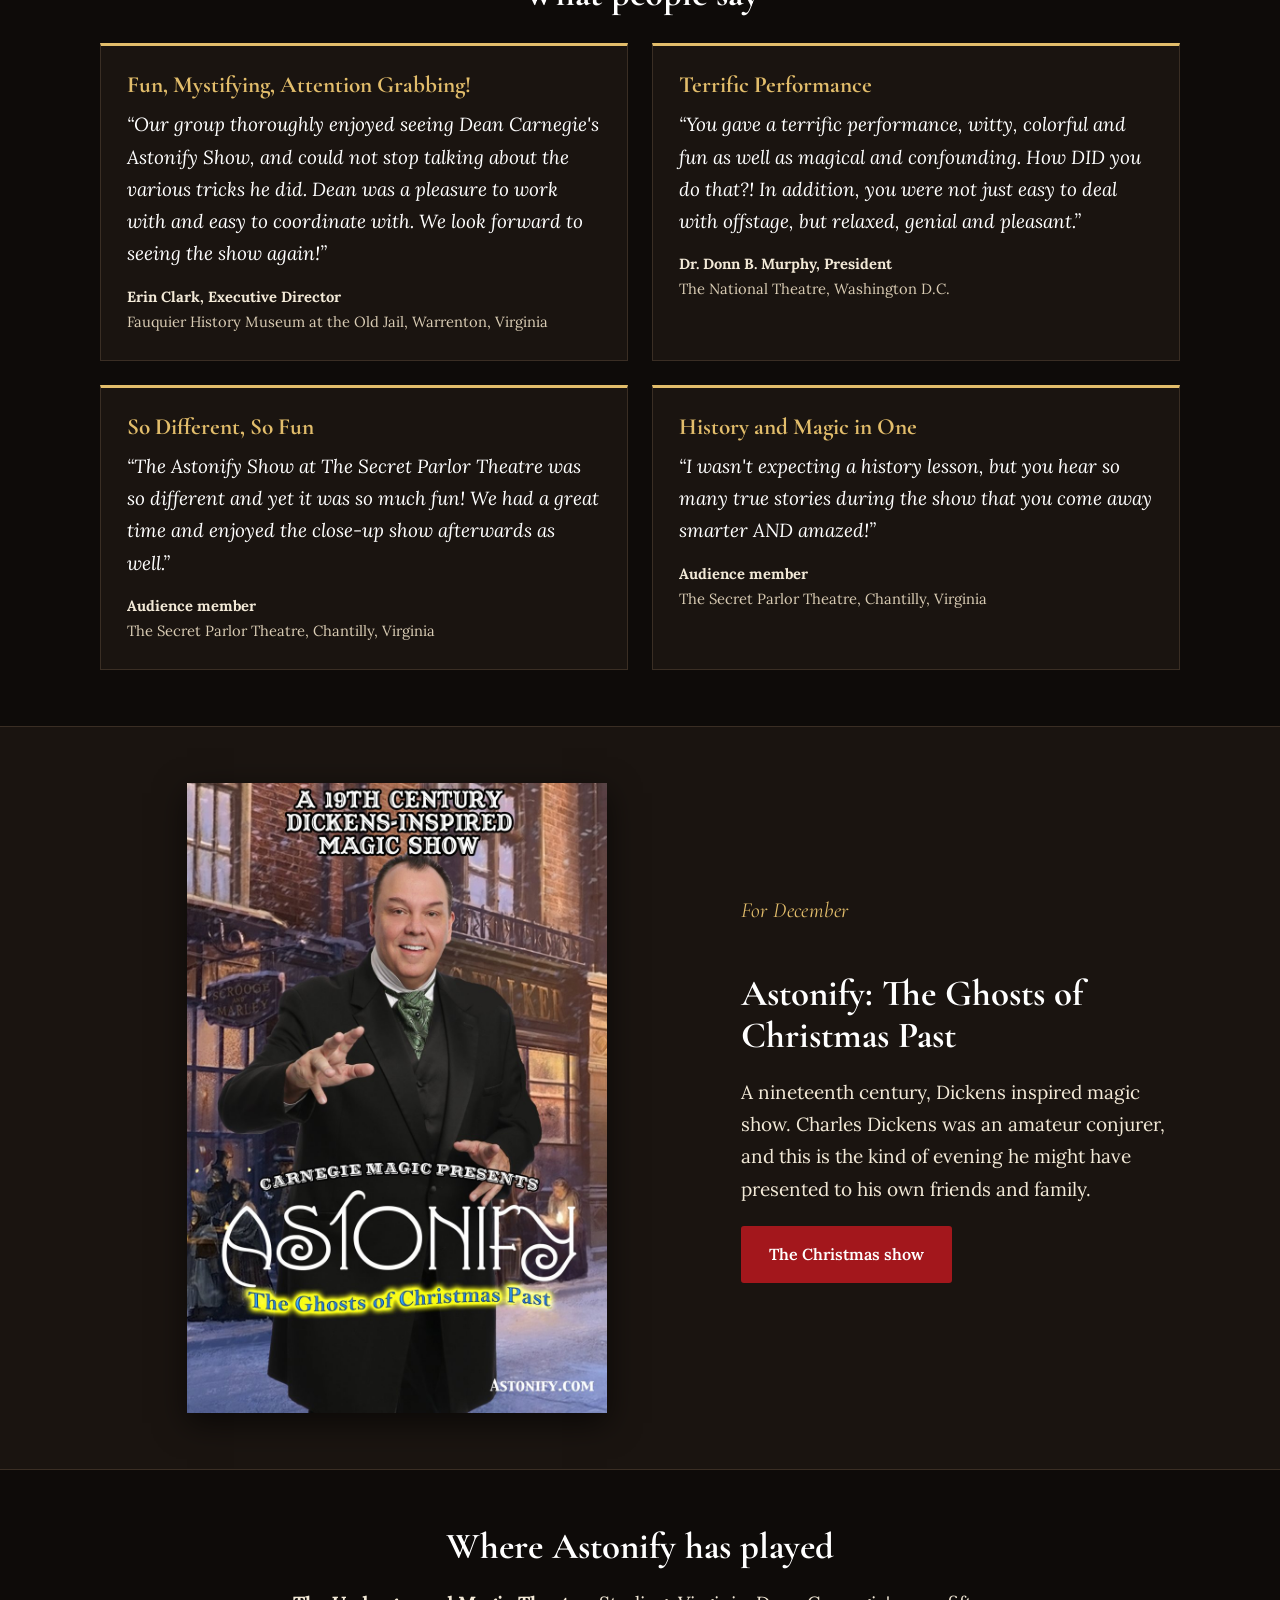
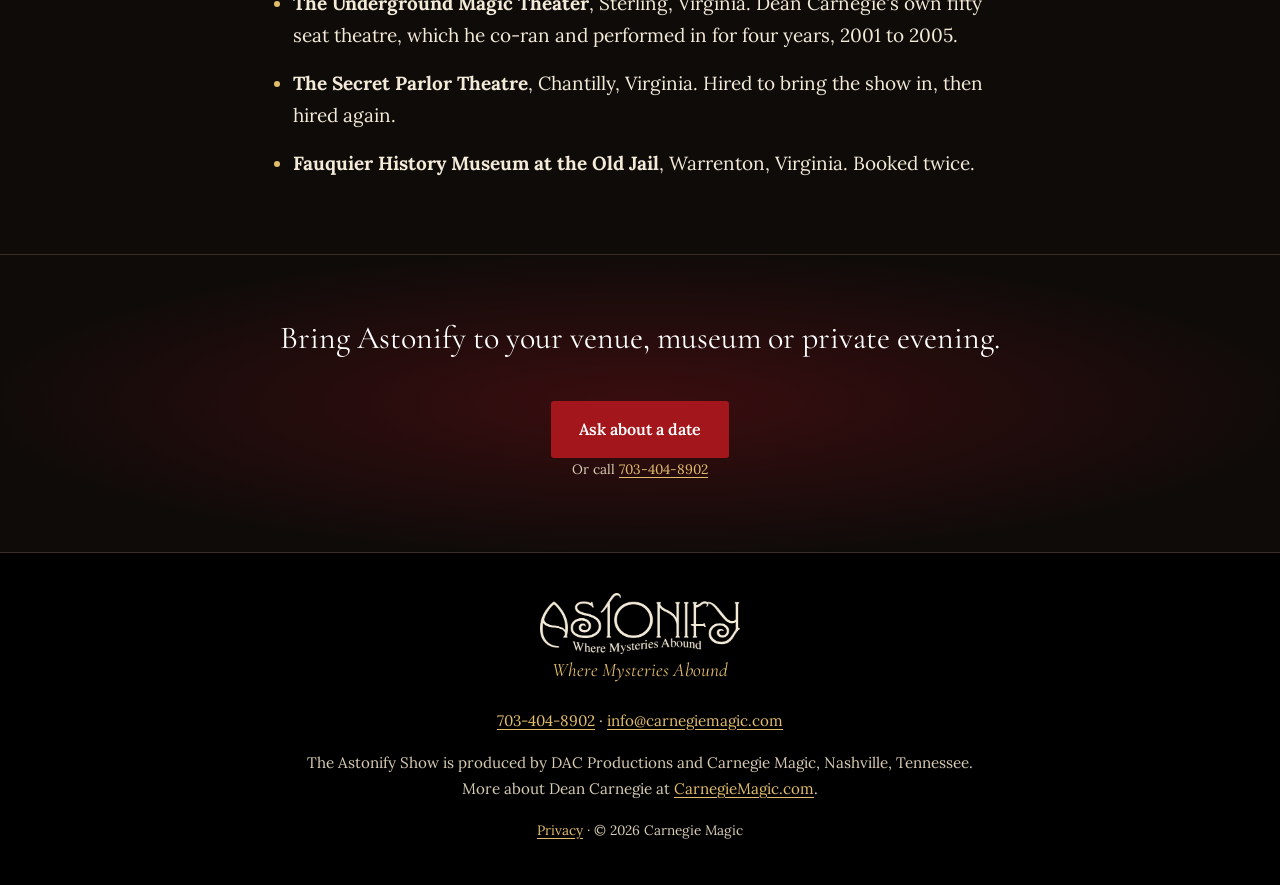
==== commit 93e800c1: "Two-column top: text left, portrait right Co-Authored-By: Claude Opus 5.5 <noreply@anthropic.com>" ====
--- a/index.html
+++ b/index.html
@@ -43,17 +43,19 @@
 </header>
 <main id="main">
 
-<section class="hero">
-  <img src="img/spirits-hero.jpg" alt="Dean Carnegie surrounded by the spirits of the past. Astonify, Where Mysteries Abound" width="1025" height="1400">
-</section>
-<section class="intro"><div class="wrap narrow center">
-  <h1>An evening of Victorian parlor magic and a theatrical seance</h1>
-  <p class="lead">ASTONIFY is a live, immersive magic show. The audience becomes part of the evening, sometimes from
-  their seats and sometimes in the middle of the mystery itself. There is no stage to hide behind. The whole room is the stage.</p>
-  <p>You will see impossible things up close, from the side, and from angles a theatre never allows.
-  Imagine watching a person cut in half only a few feet from your chair.</p>
-  <div class="btns"><a class="btn" href="book/">Bring the show to your venue</a>
-  <a class="btn ghost" href="the-show/">About the show</a></div>
+<section class="hero"><div class="wrap hero-in">
+  <div class="hero-text">
+    <h1>An evening of Victorian parlor magic and a theatrical seance</h1>
+    <p class="lead">ASTONIFY is a live, immersive magic show. The audience becomes part of the evening, sometimes from
+    their seats and sometimes in the middle of the mystery itself. There is no stage to hide behind. The whole room is the stage.</p>
+    <p>You will see impossible things up close, from the side, and from angles a theatre never allows.
+    Imagine watching a person cut in half only a few feet from your chair.</p>
+    <div class="btns"><a class="btn" href="book/">Bring the show to your venue</a>
+    <a class="btn ghost" href="the-show/">About the show</a></div>
+  </div>
+  <div class="hero-photo">
+    <img src="img/spirits-hero.jpg" alt="Dean Carnegie surrounded by the spirits of the past. Astonify, Where Mysteries Abound" width="1025" height="1400">
+  </div>
 </div></section>
 
 <section class="facts"><div class="wrap facts-in">
--- a/style.css
+++ b/style.css
@@ -39,8 +39,17 @@
 .top nav a:hover, .top nav a[aria-current] { color: var(--gold); border-bottom-color: var(--gold); }
 
 /* sections */
-.hero { background: radial-gradient(ellipse at center, #3a2a1c 0%, #000 75%); padding: 24px 16px; }
-.hero img { width: auto; max-width: 100%; max-height: 88vh; margin: 0 auto; box-shadow: 0 12px 40px rgba(0,0,0,.7); }
+.hero { background: radial-gradient(ellipse at 75% 40%, #3a2a1c 0%, #000 70%); padding: 48px 0; }
+.hero-in { display: grid; grid-template-columns: 1fr 1fr; gap: 56px; align-items: center; }
+.hero-text .btns { justify-content: flex-start; }
+.hero-photo img { width: 100%; max-height: 82vh; object-fit: contain; box-shadow: 0 12px 40px rgba(0,0,0,.7); }
+@media (max-width: 820px) {
+  .hero { padding: 24px 0 40px; }
+  .hero-in { grid-template-columns: 1fr; gap: 28px; }
+  .hero-photo { order: -1; }
+  .hero-text { text-align: center; }
+  .hero-text .btns { justify-content: center; }
+}
 .intro { padding: 56px 0 40px; }
 .pagehead { padding: 64px 0 24px; background: radial-gradient(ellipse at top, #3a0d0f 0%, var(--bg) 70%); }
 .kicker { font-family: "Cormorant Garamond", Georgia, serif; font-style: italic; font-size: 1.35rem; color: var(--gold); margin: 0; letter-spacing: .02em; }
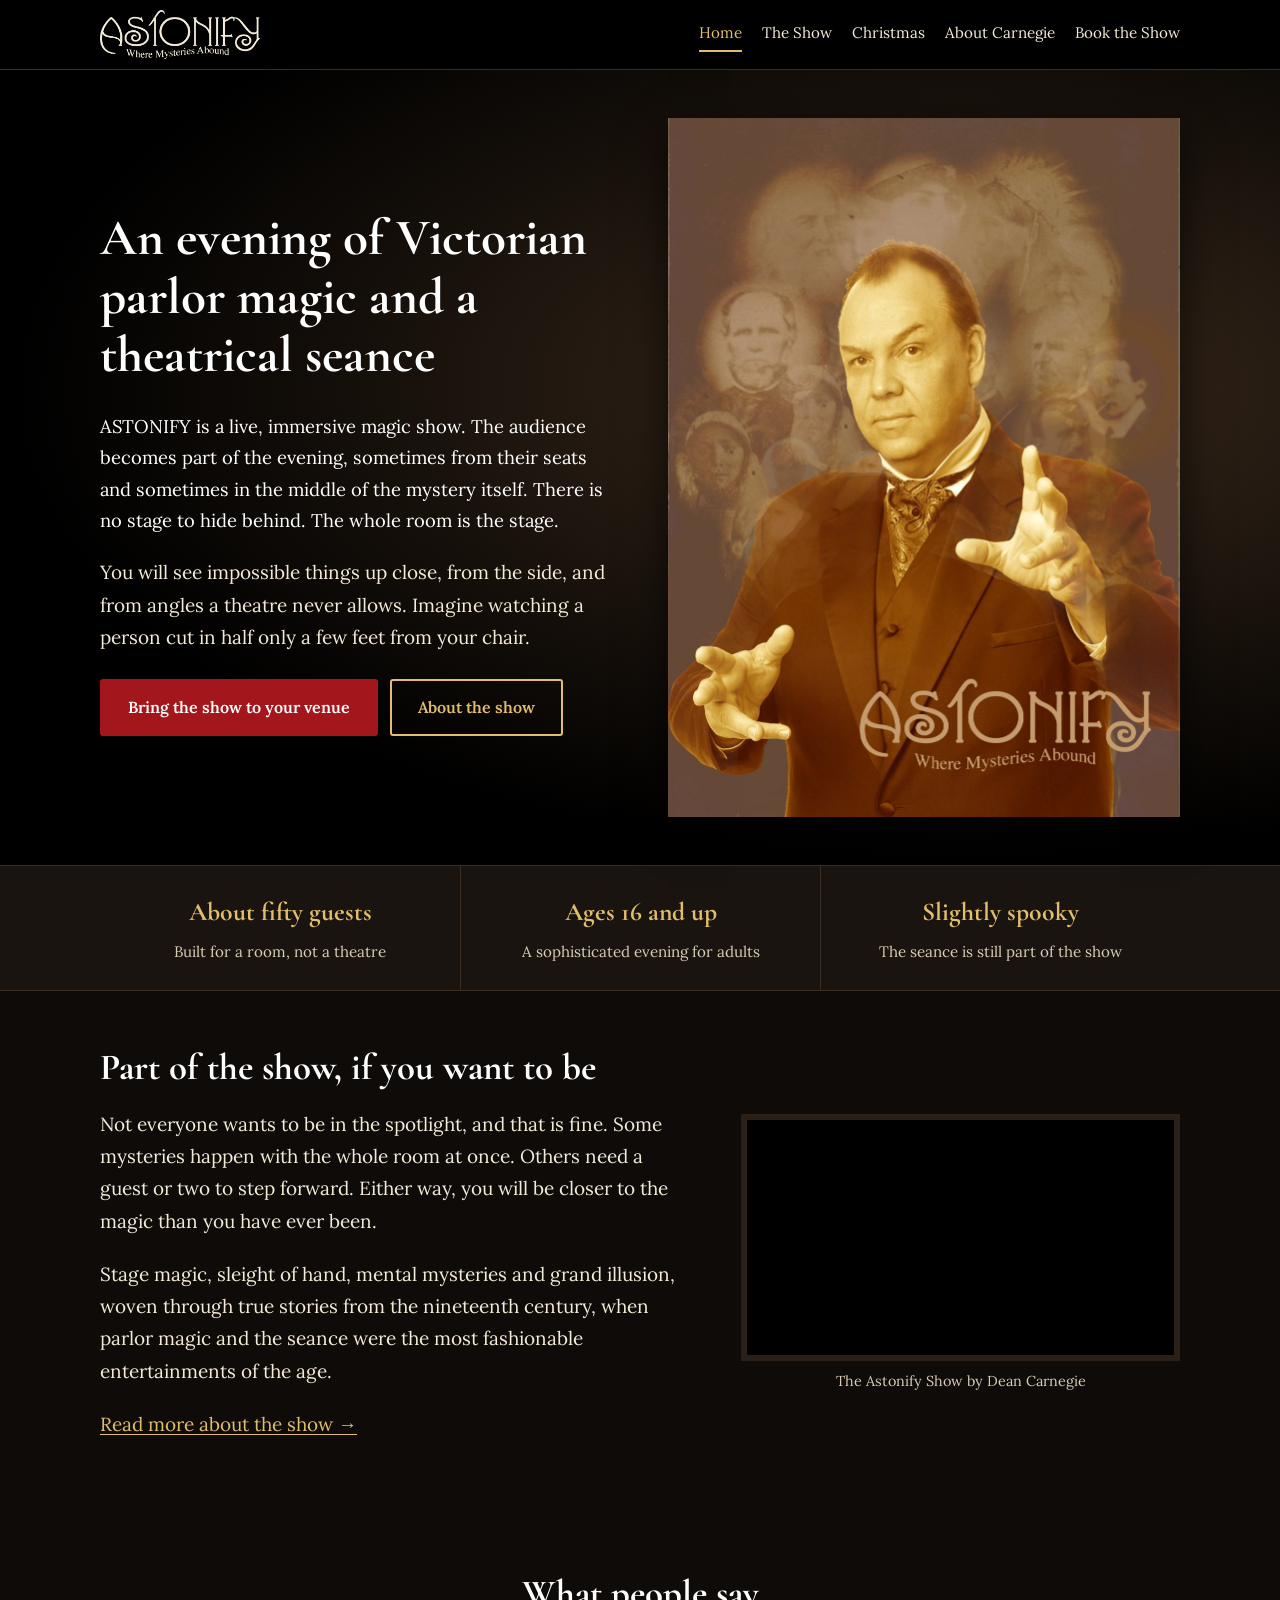
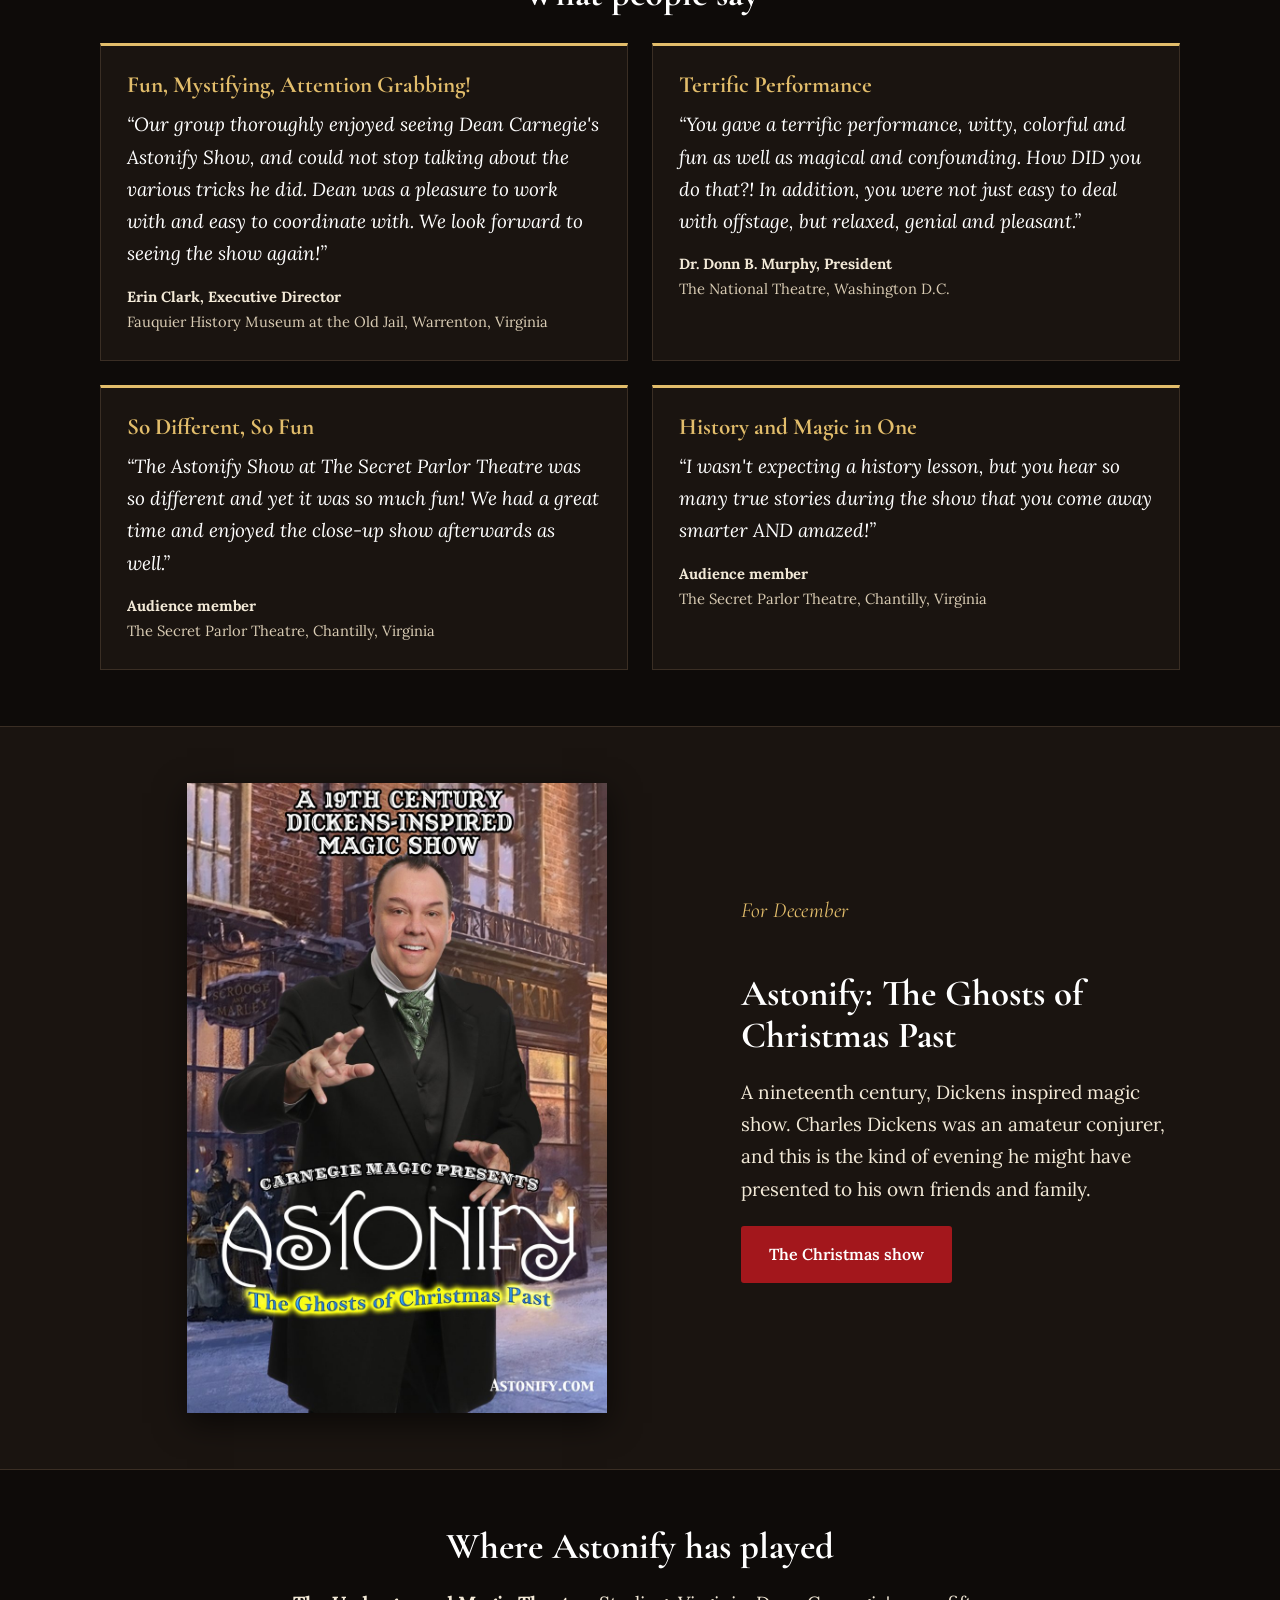
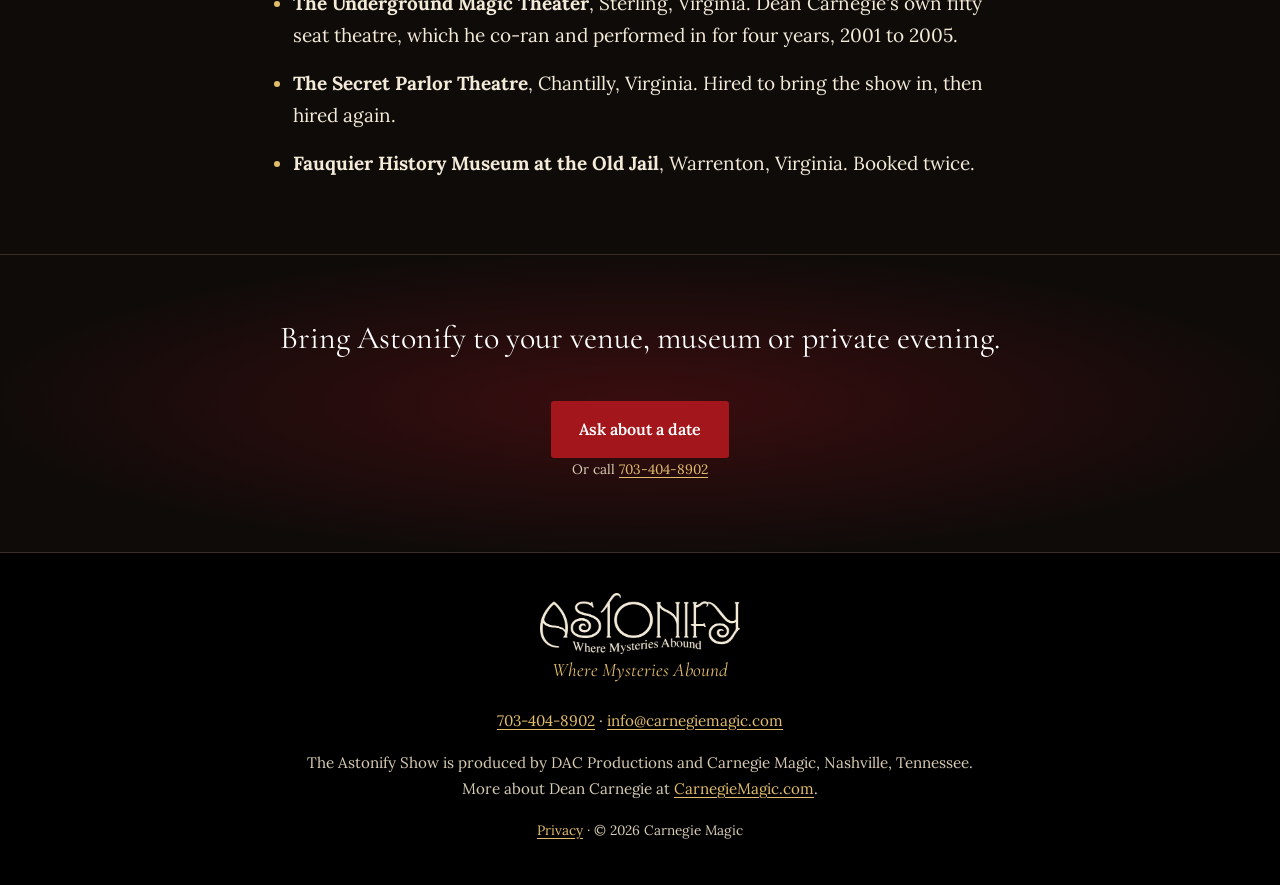
==== commit 564d654a: "New Astonify video, played in the page Co-Authored-By: Claude Opus 5.5 <noreply@anthropic.com>" ====
--- a/index.html
+++ b/index.html
@@ -73,11 +73,12 @@
     nineteenth century, when parlor magic and the seance were the most fashionable entertainments of the age.</p>
     <p><a href="the-show/">Read more about the show &rarr;</a></p>
   </div>
-  <div><a class="video" href="https://www.youtube.com/watch?v=iogvFyMVQO0" target="_blank" rel="noopener">
-      <img src="https://i.ytimg.com/vi/iogvFyMVQO0/hqdefault.jpg" alt="Watch a clip of The Astonify Show" loading="lazy" width="480" height="360">
-      <span class="play" aria-hidden="true"></span>
-      <span class="video-cap">Watch a clip, filmed from the audience at The Secret Parlor Theatre</span>
-    </a></div>
+  <div><div class="video">
+      <div class="video-frame"><iframe src="https://www.youtube.com/embed/URUODQ2wFEM" title="The Astonify Show by Dean Carnegie" loading="lazy"
+        allow="accelerometer; autoplay; clipboard-write; encrypted-media; gyroscope; picture-in-picture; web-share"
+        referrerpolicy="strict-origin-when-cross-origin" allowfullscreen></iframe></div>
+      <span class="video-cap">The Astonify Show by Dean Carnegie</span>
+    </div></div>
 </div></section>
 
 <section class="band"><div class="wrap"><h2 class="center">What people say</h2><div class="reviews">
--- a/style.css
+++ b/style.css
@@ -83,7 +83,8 @@
 
 /* video */
 .video { position: relative; display: block; max-width: 560px; margin: 0 auto; text-decoration: none; }
-.video img { width: 100%; border: 6px solid #2a2018; }
+.video-frame { position: relative; aspect-ratio: 16 / 9; border: 6px solid #2a2018; background: #000; }
+.video-frame iframe { position: absolute; inset: 0; width: 100%; height: 100%; border: 0; }
 .play { position: absolute; left: 50%; top: 42%; width: 78px; height: 78px; margin: -39px 0 0 -39px; border-radius: 50%;
   background: rgba(163,23,28,.92); }
 .play::after { content: ""; position: absolute; left: 31px; top: 23px; border-style: solid; border-width: 16px 0 16px 26px; border-color: transparent transparent transparent #fff; }
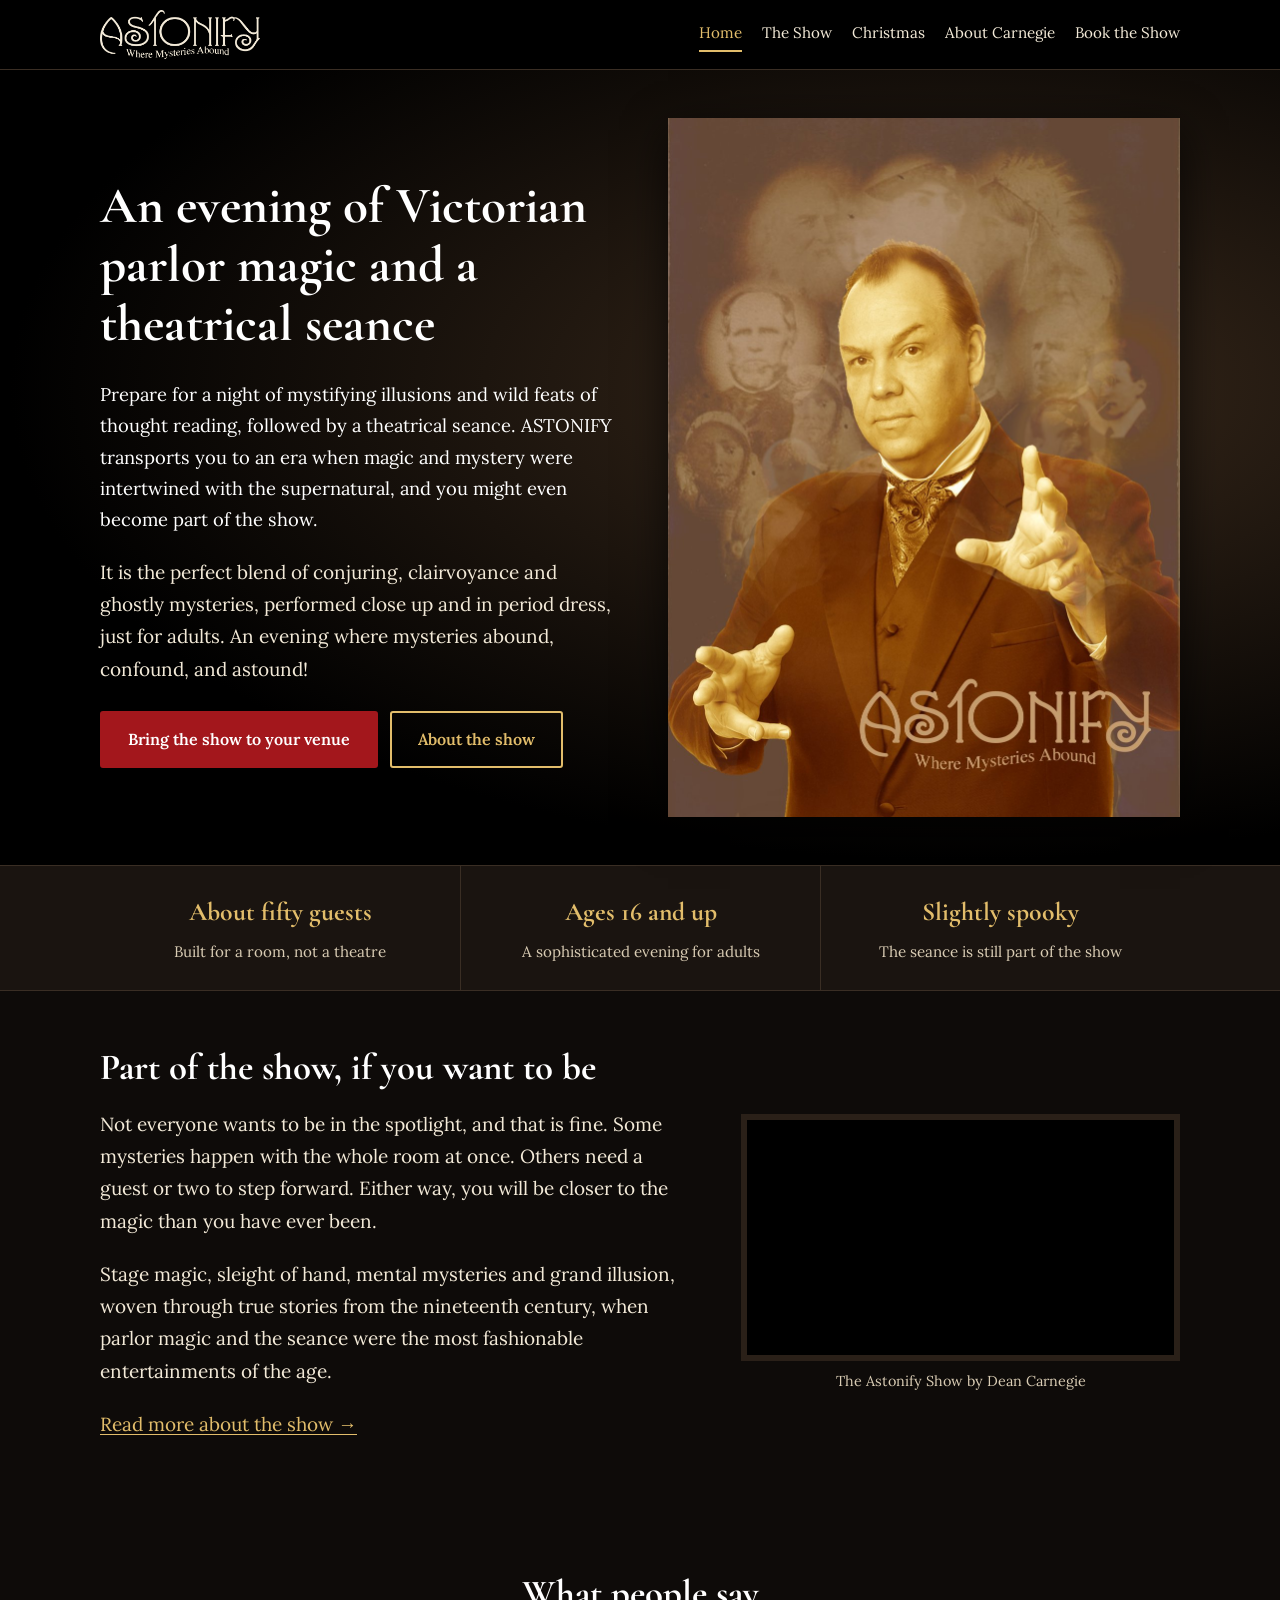
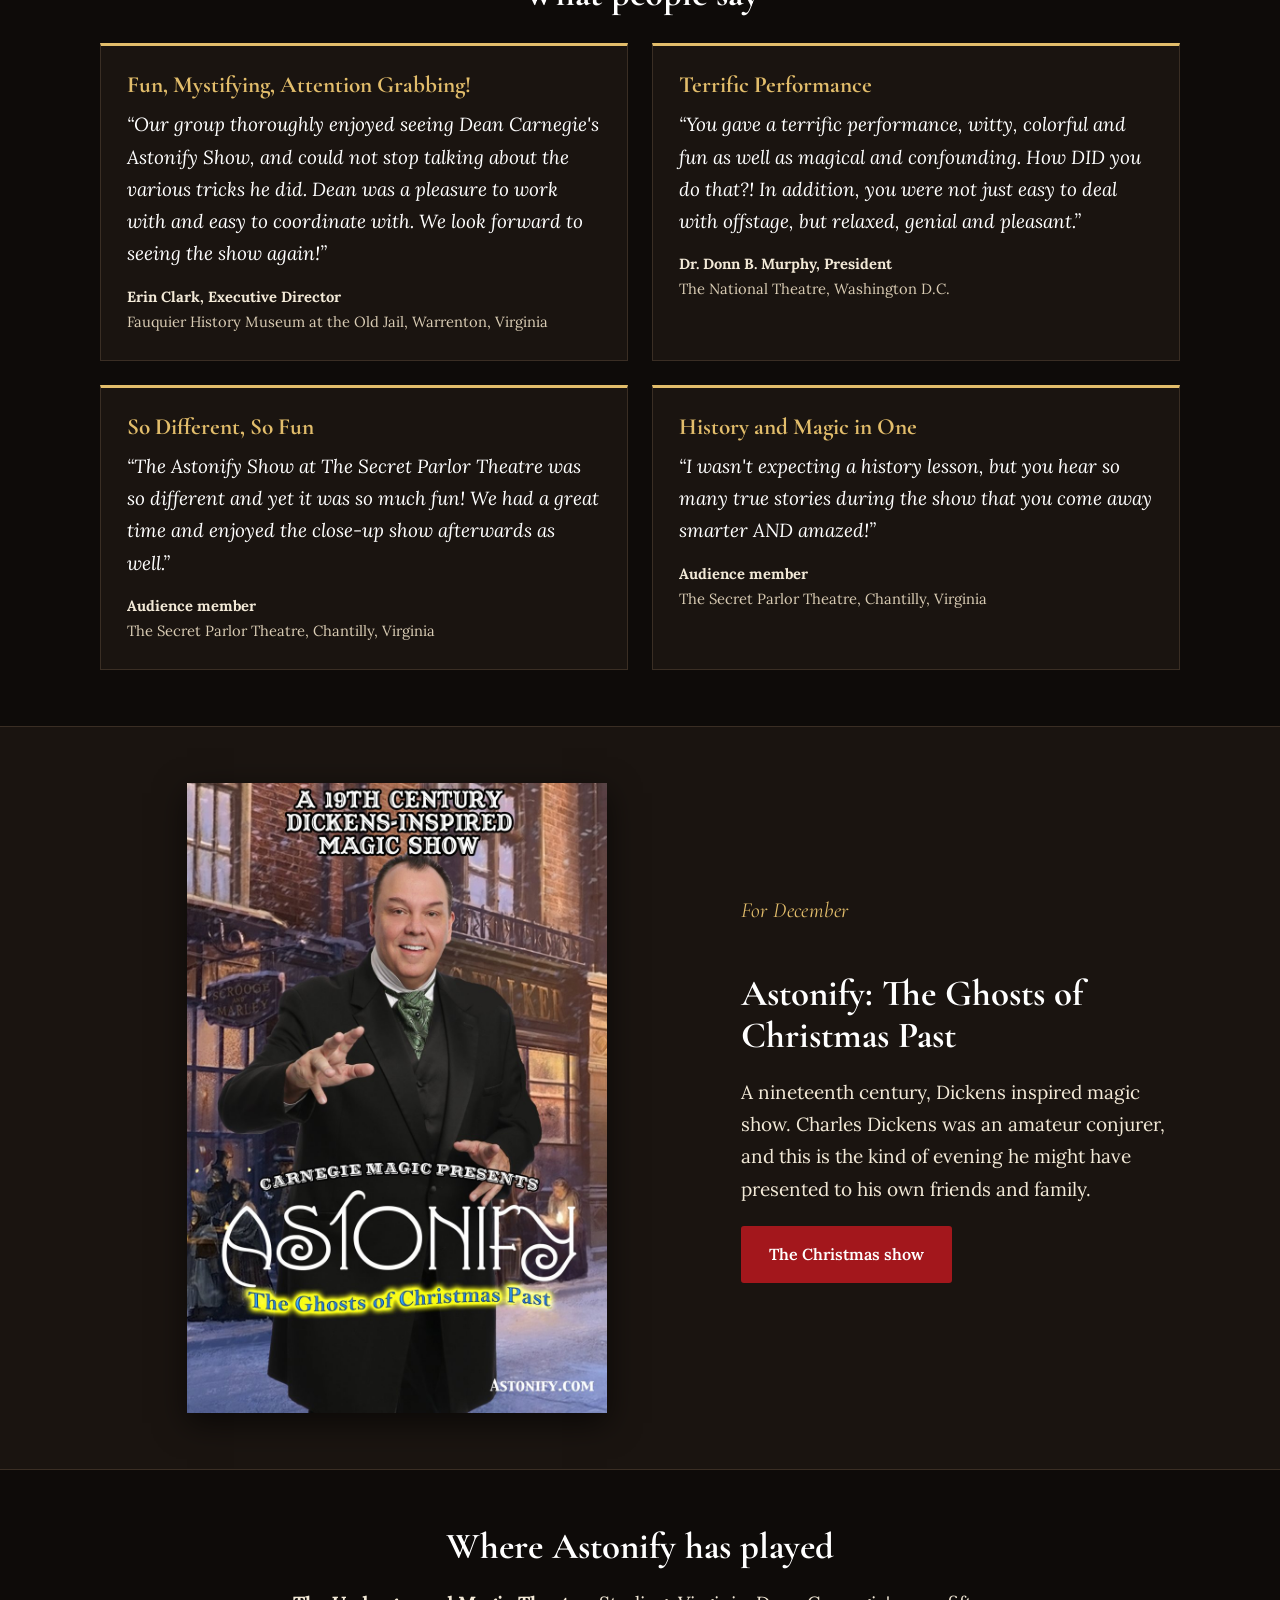
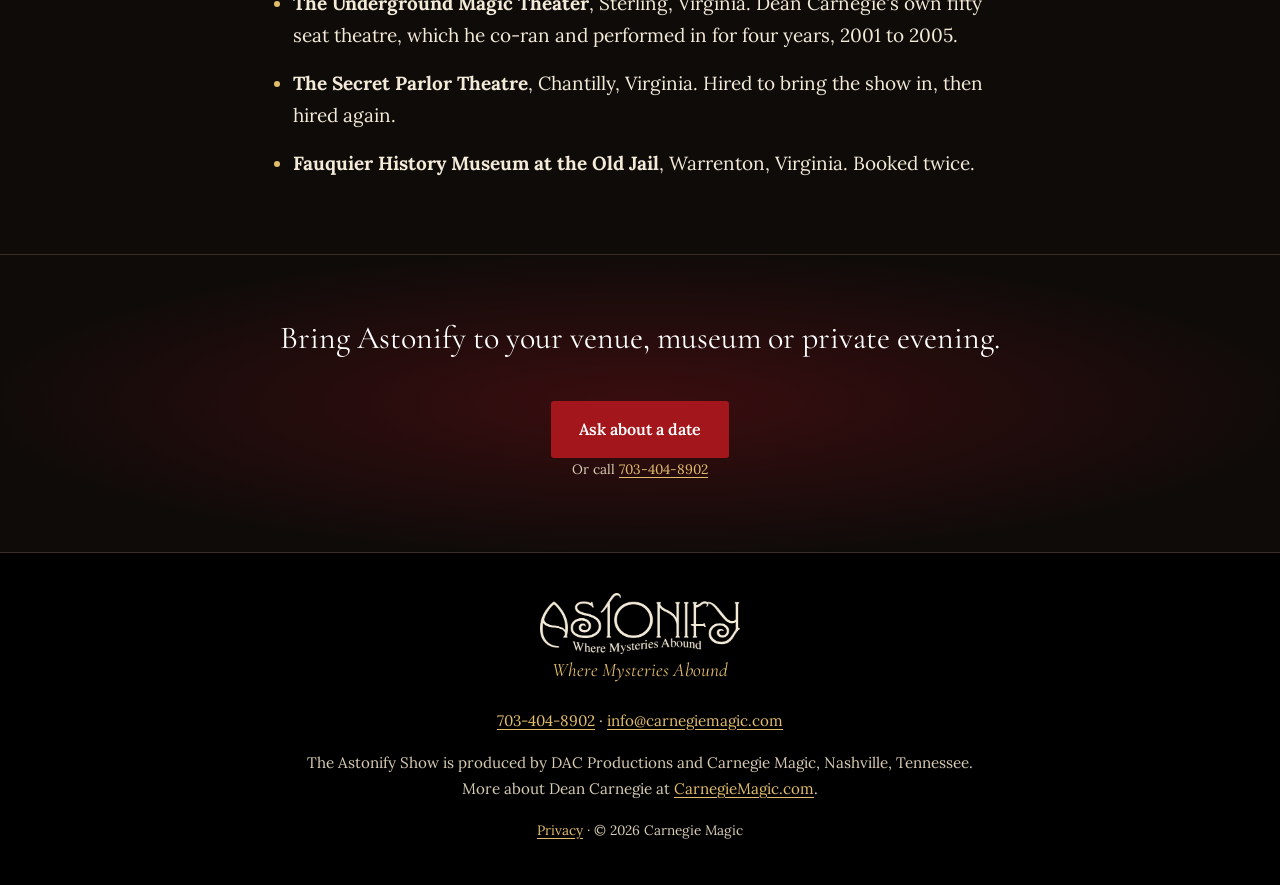
==== commit 8e596904: "Home: new opening in Dean's own words from his temp page Co-Authored-By: Claude Opus 5.5 <noreply@an" ====
--- a/index.html
+++ b/index.html
@@ -46,10 +46,11 @@
 <section class="hero"><div class="wrap hero-in">
   <div class="hero-text">
     <h1>An evening of Victorian parlor magic and a theatrical seance</h1>
-    <p class="lead">ASTONIFY is a live, immersive magic show. The audience becomes part of the evening, sometimes from
-    their seats and sometimes in the middle of the mystery itself. There is no stage to hide behind. The whole room is the stage.</p>
-    <p>You will see impossible things up close, from the side, and from angles a theatre never allows.
-    Imagine watching a person cut in half only a few feet from your chair.</p>
+    <p class="lead">Prepare for a night of mystifying illusions and wild feats of thought reading, followed by a
+    theatrical seance. ASTONIFY transports you to an era when magic and mystery were intertwined with the supernatural,
+    and you might even become part of the show.</p>
+    <p>It is the perfect blend of conjuring, clairvoyance and ghostly mysteries, performed close up and in period dress,
+    just for adults. An evening where mysteries abound, confound, and astound!</p>
     <div class="btns"><a class="btn" href="book/">Bring the show to your venue</a>
     <a class="btn ghost" href="the-show/">About the show</a></div>
   </div>
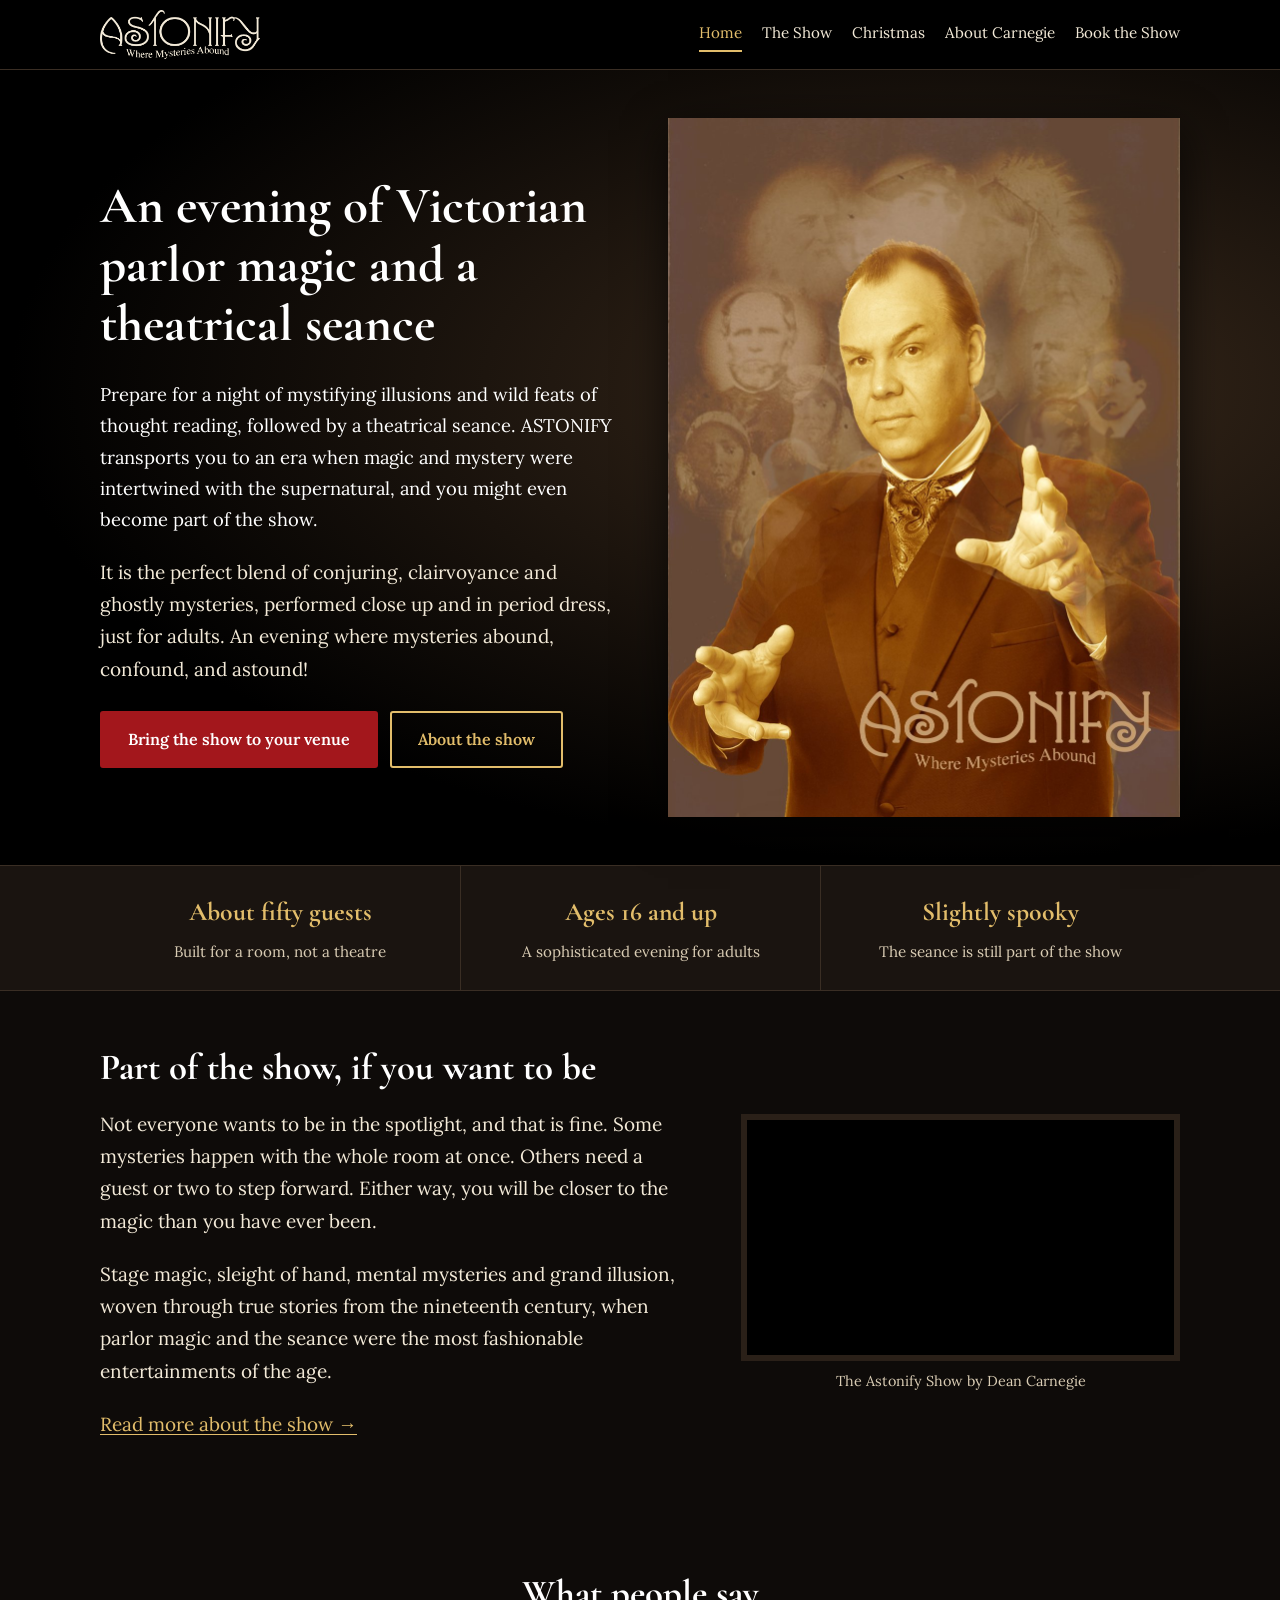
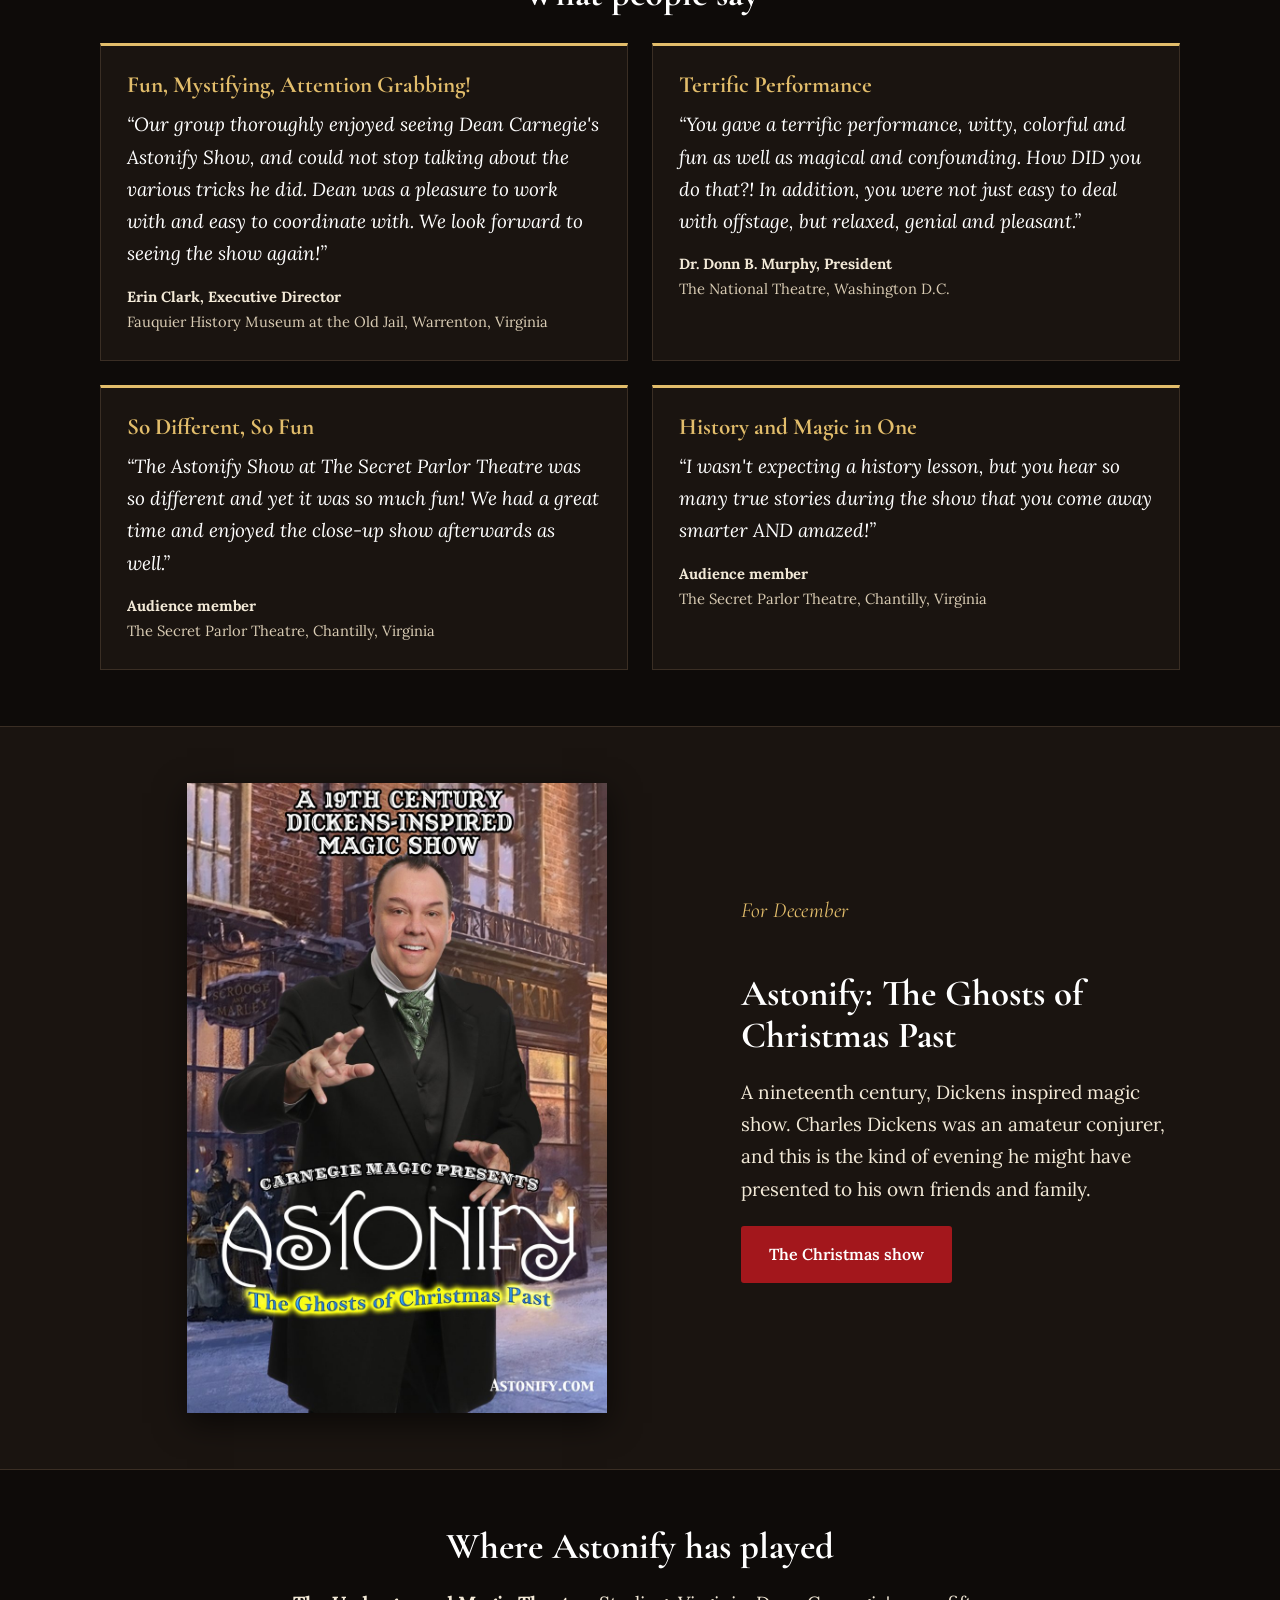
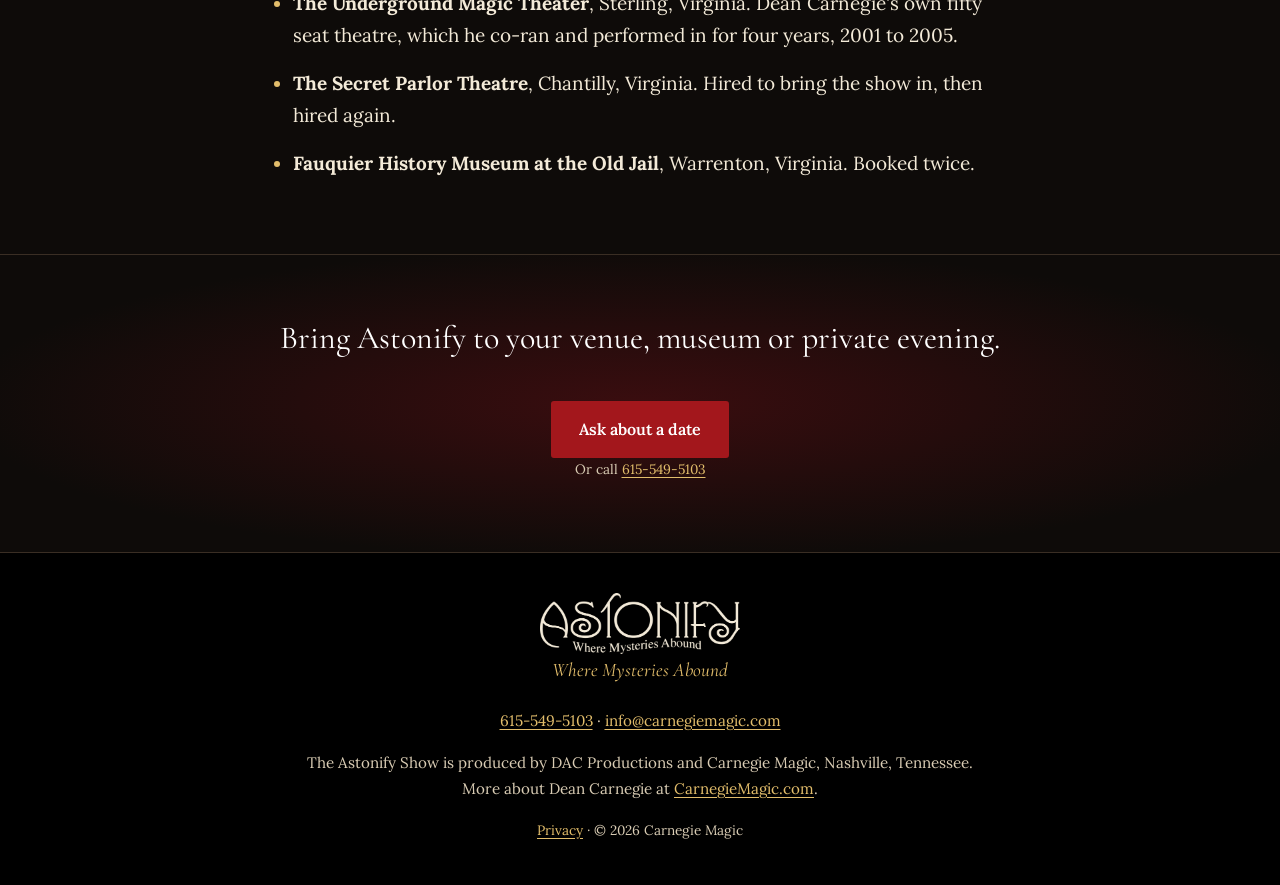
==== commit 013e481f: "Change phone number to 615-549-5103 Nashville number replaces 703-404-8902 on this site.  Co-Authore" ====
--- a/index.html
+++ b/index.html
@@ -3,12 +3,12 @@
 <head>
 <meta charset="utf-8">
 <meta name="viewport" content="width=device-width, initial-scale=1">
-<title>The Astonify Show | Victorian Parlor Magic and a Seance with Dean Carnegie</title>
-<meta name="description" content="Astonify is an immersive evening of Victorian parlor magic and a theatrical seance with Dean Carnegie, for an intimate room of about fifty adults. Book it for your venue or private event.">
+<title>The Astonify Show | Victorian Magic and Seance Show, Nashville | Dean Carnegie</title>
+<meta name="description" content="Astonify is an immersive Victorian magic and theatrical seance show by Nashville illusionist Dean Carnegie, for an intimate room of about fifty adults. Book it for your venue, museum or private event.">
 <link rel="canonical" href="https://astonify.com/">
 <link rel="icon" href="img/icon.jpg">
-<meta property="og:title" content="The Astonify Show | Victorian Parlor Magic and a Seance with Dean Carnegie">
-<meta property="og:description" content="Astonify is an immersive evening of Victorian parlor magic and a theatrical seance with Dean Carnegie, for an intimate room of about fifty adults. Book it for your venue or private event.">
+<meta property="og:title" content="The Astonify Show | Victorian Magic and Seance Show, Nashville | Dean Carnegie">
+<meta property="og:description" content="Astonify is an immersive Victorian magic and theatrical seance show by Nashville illusionist Dean Carnegie, for an intimate room of about fifty adults. Book it for your venue, museum or private event.">
 <meta property="og:image" content="https://astonify.com/img/og.jpg">
 <meta property="og:url" content="https://astonify.com/">
 <meta property="og:type" content="website">
@@ -16,16 +16,32 @@
 <script type="application/ld+json">
 {
  "@context": "https://schema.org",
- "@type": "TheaterEvent",
- "name": "The Astonify Show",
- "description": "An immersive evening of Victorian parlor magic and a theatrical seance, performed by Dean Carnegie for an intimate room of about fifty guests.",
- "url": "https://astonify.com/",
- "image": "https://astonify.com/img/og.jpg",
- "eventAttendanceMode": "https://schema.org/OfflineEventAttendanceMode",
- "eventStatus": "https://schema.org/EventScheduled",
- "typicalAgeRange": "16-",
- "performer": {"@type": "Person", "name": "Dean Carnegie", "url": "https://carnegiemagic.com/"},
- "organizer": {"@type": "Organization", "name": "Carnegie Magic", "url": "https://carnegiemagic.com/", "telephone": "+1-703-404-8902", "email": "info@carnegiemagic.com"}
+ "@graph": [
+  {"@type": "WebSite", "@id": "https://astonify.com/#site", "url": "https://astonify.com/", "name": "The Astonify Show",
+   "publisher": {"@id": "https://carnegiemagic.com/#dean"}},
+  {"@type": "Person", "@id": "https://carnegiemagic.com/#dean", "name": "Dean Carnegie",
+   "alternateName": "Carnegie, The Artist of Mystery", "jobTitle": "Illusionist and magic historian",
+   "url": "https://carnegiemagic.com/", "image": "https://astonify.com/img/spirits-hero.jpg",
+   "homeLocation": {"@type": "City", "name": "Nashville, Tennessee"},
+   "sameAs": ["https://carnegiemagic.com/", "https://themagicdetective.com/", "https://magicdetectivepodcast.com/",
+              "https://art.carnegiemagic.com/", "https://www.youtube.com/@ArtistofMystery"]},
+  {"@type": "Service", "@id": "https://astonify.com/#show", "name": "The Astonify Show",
+   "alternateName": "Astonify", "serviceType": "Victorian parlor magic show and theatrical seance",
+   "description": "An immersive evening of Victorian parlor magic, thought reading and a theatrical seance, created and performed by Nashville illusionist Dean Carnegie for an intimate room of about fifty adults (ages 16 and up). Available all year for venues, museums, historic sites, clubs and private events.",
+   "url": "https://astonify.com/", "image": "https://astonify.com/img/og.jpg",
+   "provider": {"@id": "https://carnegiemagic.com/#dean"},
+   "areaServed": [{"@type": "City", "name": "Nashville, Tennessee"}, {"@type": "State", "name": "Tennessee"}, {"@type": "Country", "name": "United States"}],
+   "audience": {"@type": "PeopleAudience", "suggestedMinAge": 16},
+   "hasOfferCatalog": {"@type": "OfferCatalog", "name": "Astonify shows", "itemListElement": [
+     {"@type": "Offer", "itemOffered": {"@type": "Service", "name": "The Astonify Show", "url": "https://astonify.com/the-show/"}},
+     {"@type": "Offer", "itemOffered": {"@type": "Service", "name": "Astonify: The Ghosts of Christmas Past", "url": "https://astonify.com/christmas/",
+       "description": "A family friendly, Dickens inspired nineteenth century magic show for intimate December events."}}]},
+   "review": [
+     {"@type": "Review", "reviewBody": "Fun, Mystifying, Attention Grabbing! Our group thoroughly enjoyed seeing Dean Carnegie's Astonify Show.",
+      "author": {"@type": "Person", "name": "Erin Clark", "jobTitle": "Executive Director, Fauquier History Museum at the Old Jail"}},
+     {"@type": "Review", "reviewBody": "You gave a terrific performance, witty, colorful and fun as well as magical and confounding.",
+      "author": {"@type": "Person", "name": "Dr. Donn B. Murphy", "jobTitle": "President, The National Theatre, Washington D.C."}}]}
+ ]
 }
 </script>
 <link rel="preconnect" href="https://fonts.googleapis.com">
@@ -127,7 +143,7 @@
 <section class="cta"><div class="wrap center">
   <p class="cta-line">Bring Astonify to your venue, museum or private evening.</p>
   <a class="btn" href="book/">Ask about a date</a>
-  <p class="small">Or call <a href="tel:+17034048902">703-404-8902</a></p>
+  <p class="small">Or call <a href="tel:+16155495103">615-549-5103</a></p>
 </div></section>
 
 </main>
@@ -135,7 +151,7 @@
   <div class="wrap">
     <img src="img/logo.png" alt="" width="200" height="61" class="foot-logo">
     <p class="foot-tag">Where Mysteries Abound</p>
-    <p><a href="tel:+17034048902">703-404-8902</a> &middot; <a href="mailto:info@carnegiemagic.com">info@carnegiemagic.com</a></p>
+    <p><a href="tel:+16155495103">615-549-5103</a> &middot; <a href="mailto:info@carnegiemagic.com">info@carnegiemagic.com</a></p>
     <p>The Astonify Show is produced by DAC Productions and Carnegie Magic, Nashville, Tennessee.<br>
     More about Dean Carnegie at <a href="https://carnegiemagic.com/">CarnegieMagic.com</a>.</p>
     <p class="small"><a href="privacy/">Privacy</a> &middot; &copy; 2026 Carnegie Magic</p>
--- a/style.css
+++ b/style.css
@@ -118,3 +118,8 @@
 .foot { background: #000; padding: 40px 0 28px; text-align: center; color: var(--muted); font-size: .95rem; border-top: 1px solid var(--line); }
 .foot-logo { width: 200px; margin: 0 auto; }
 .foot-tag { font-family: "Cormorant Garamond", Georgia, serif; font-style: italic; color: var(--gold); font-size: 1.2rem; }
+
+/* questions and answers */
+.faq { border-bottom: 1px solid var(--line); padding: 14px 0; }
+.faq summary { cursor: pointer; font-family: "Cormorant Garamond", Georgia, serif; font-size: 1.4rem; color: var(--gold); font-weight: 700; }
+.faq p { margin: 10px 0 4px; }
